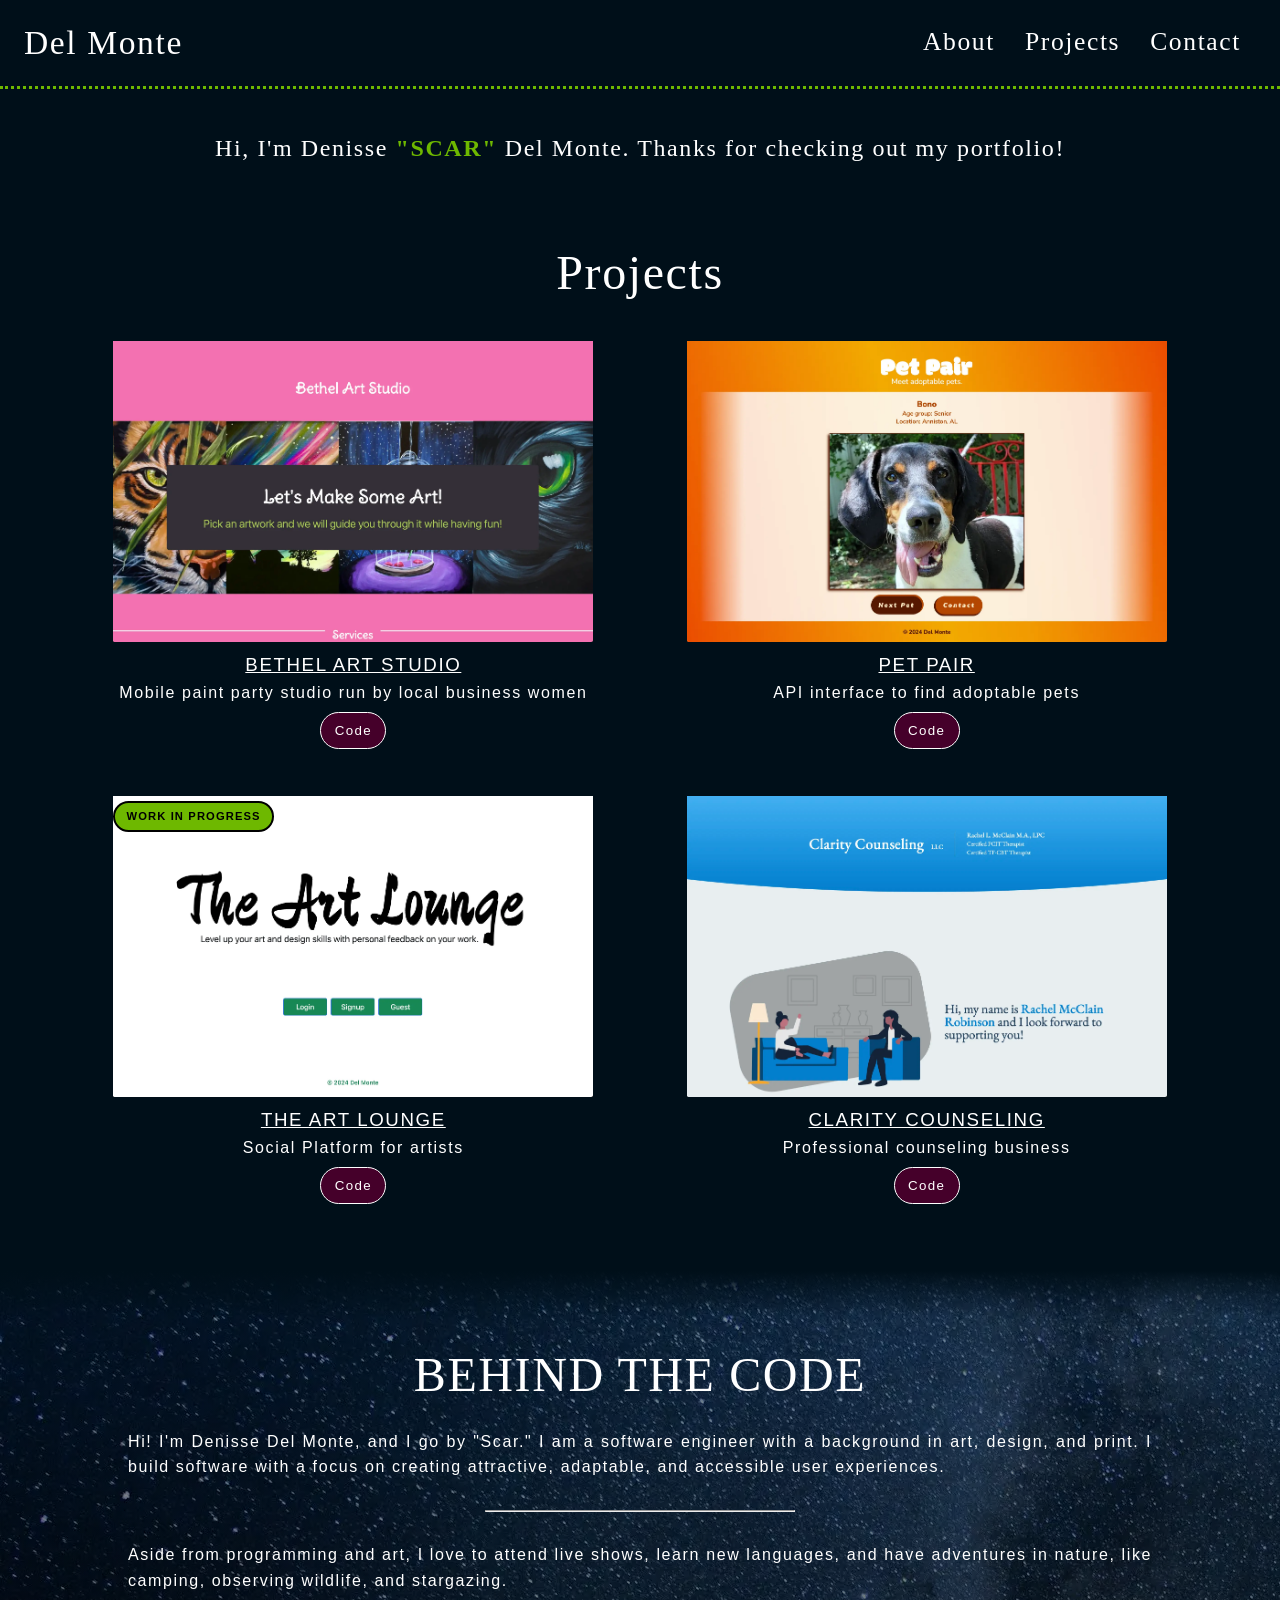
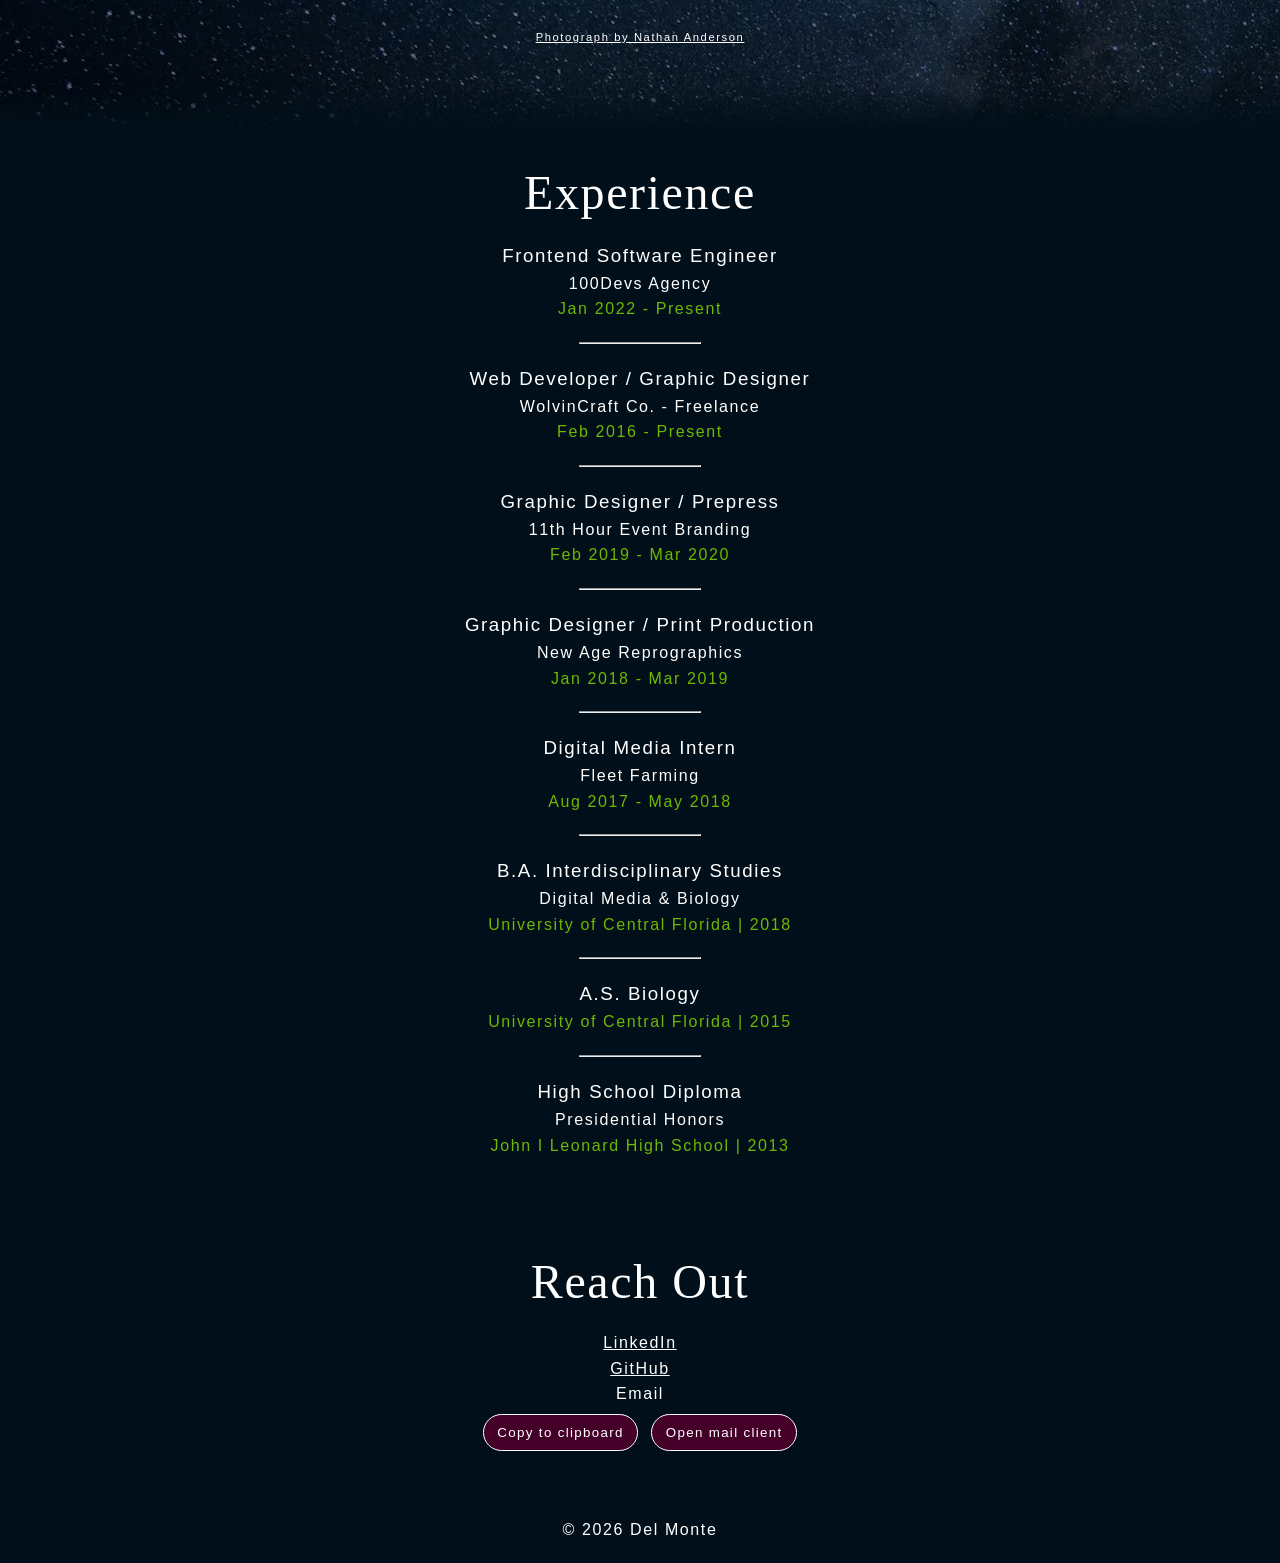
==== index.html @ 657ee469 "meta tag twitter update" ====
<!DOCTYPE html>
<html lang="en">
<head>
    <meta charset="UTF-8">
    <meta name="viewport" content="width=device-width, initial-scale=1.0">
    <meta name="google-site-verification" content="Sf5gOoitcBXP9z5gK0o1Ed-NdMBtZpDEijbV8jXm7TU"/>
    <!-- Primary Meta Tags -->
    <title>Del Monte | Software Engineer Portfolio</title>
    <meta name="title" content="Del Monte | Software Engineer Portfolio">
    <meta name="description" content="Professional portfolio featuring software engineering projects. Skills: Fullstack, Node, JavaScript, Python, Java. Let's collab!">
    <meta name="keywords"
    content="frontend engineer, design systems enthusiast, Javascript, Backend engineer, developer, Testing, jest, Three.js artist, TypeScript developer, React specialist, digital creativity, modern design, interactive art, visual storytelling, web development, innovative graphics, digital aesthetics, creative technology, dynamic visuals, software engineer portfolio, coding creativity, technical artistry, immersive experiences, web design, digital innovation, artistic coding, digital masterpieces, visual expression, creative coding, tech-infused art, digital craftsmanship, React, JavaScript, TypeScript, HTML, CSS, Vue.js, Three.js, Next.js, Web Accessibility, Figma, Astro, Node.js, Express.js, MongoDB, PostgreSQL, SQL, Python, R (Predictive Modeling), Amazon Web Services (AWS), Version Control (Git), CI/CD, GitHub Actions, Testing (TDD), Jest "/>
    <!-- Google / Search Engine Tags -->
    <meta itemprop="name" content="Del Monte | Software Engineer Portfolio">
    <meta itemprop="description"
        content="Professional portfolio featuring software engineering projects. Skills: Fullstack, Node, JavaScript, Python, Java. Let's collab!">
    <meta itemprop="image" content="https://github.com/wo1vin/delmonte/raw/main/assets/DelMonte-meta.webp">
    <!-- Open Graph / Facebook -->
    <meta property="og:type" content="website">
    <meta property="og:url" content="https://wo1vin.github.io/delmonte/">
    <meta property="og:title" content="Del Monte | Software Engineer Portfolio">
    <meta property="og:description" content="Professional portfolio featuring software engineering projects. Skills: Fullstack, Node, JavaScript, Python, Java. Let's collab!">
    <meta property="og:image" content="https://github.com/wo1vin/delmonte/raw/main/assets/DelMonte-meta.webp">
    <meta property="og:image:secure_url" content="https://github.com/wo1vin/delmonte/raw/main/assets/DelMonte-meta.webp">
    <meta property="og:image:type" content="image/png">
    <meta property="og:image:width" content="1200">
    <meta property="og:image:height" content="630">
    <meta property="og:image:alt" content="Software engineer portfolio">
    <!-- Twitter -->
    <meta name="twitter:card" content="summary_large_image">
    <meta name="twitter:title" content="Del Monte | Software Engineer Portfolio">
    <meta name="twitter:description"
        content="Professional portfolio featuring software engineering projects. Skills: Fullstack, Node, JavaScript, Python, Java. Let's collab!">
    <meta name="twitter:image" content="https://github.com/wo1vin/delmonte/raw/main/assets/DelMonte-meta.webp">
    <meta name="twitter:site" content="@_CtrlAltDev_">
    <!-- Resources -->
    <link rel="preload" rel="stylesheet" href="style.css" as="style" onload="this.onload=null;this.rel='stylesheet'">
    <noscript><link rel="stylesheet" href="styles.css"></noscript>
    <link rel="preload" href="https://fonts.googleapis.com/css2?family=Comfortaa:wght@300;400;500;600;700&family=Cormorant+Garamond:wght@300;400;500;600;700&display=swap" rel="stylesheet" as="style">
    <link rel="preload" fetchpriority="high" as="image" href="./assets/nathan-anderson-large.webp" type="image/webp">
</head>
<body> 
    <header> 
        <nav class="navbar">
            <a href="./index.html" class="nav-logo">Del Monte</a>
            <ul class="nav-menu">
                <li class="nav-item"><a href="#about" class="nav-link">About</a></li>
                <!-- <hr> -->
                <li class="nav-item"><a href="#projects" class="nav-link">Projects</a></li>
                <!-- <hr> -->
                <li class="nav-item"><a href="#contact" class="nav-link">Contact</a></li>
            </ul>
            <!-- hamburger menu -->
            <div class="hamburger">
                <span class="bar"></span>
                <span class="bar"></span>
                <span class="bar"></span>
            </div>
        </nav>
    </header>

    <section id="intro">
        <h1>Hi, I'm Denisse <span>"Scar"</span> Del Monte. Thanks for checking out my portfolio!</h1>
    </section>

    <section id="projects">
        <h2>Projects</h2>
        <div class="projectWrap"><div class="project">
            <div class="img-container"><a href="https://wo1vin.github.io/BethelArtStudio/" target="_blank">
                <img src="./assets/bethelart.webp" alt="view of project home screen" width="2098" height="1318" layout="responsive" 
                    srcset="./assets/bethelart-300.webp 300w, 
                            ./assets/bethelart.webp 2098w"></a>
            </div>
            <h3><a href="https://wo1vin.github.io/BethelArtStudio/" target="_blank">BETHEL ART STUDIO</a></h3>
            <p>Mobile paint party studio run by local business women</p>
            <a href="https://github.com/wo1vin/BethelArtStudio" target="_blank"><button>Code</button></a>
        </div>

        <div class="project">
            <div class="img-container">
                <a href="https://wo1vin.github.io/petpair/" target="_blank">
                <img src="./assets/petpair.webp" alt="view of project home screen" width="2098" height="1318" layout="responsive" 
                srcset="./assets/petpair-300.webp 300w, 
                        ./assets/petpair.webp 2098w"></a>
            </div>
            <h3><a href="https://wo1vin.github.io/petpair/" target="_blank">PET PAIR</a></h3>
            <p>API interface to find adoptable pets</p>
            <a href="https://github.com/wo1vin/petpair" target="_blank"><button>Code</button></a>
        </div>

        <div class="project">
            <div class="img-container">
                <p class="wip button">WORK IN PROGRESS</p>
                <a href="https://theartlounge.onrender.com/" target="_blank">
                <img src="./assets/theartlounge.webp" alt="view of project home screen" width="2098" height="1318" layout="responsive" 
                srcset="./assets/theartlounge-300.webp 300w, 
                        ./assets/theartlounge.webp 2098w"></a>
            </div>
            
            <h3><a href="https://theartlounge.onrender.com/" target="_blank">THE ART LOUNGE</a></h3>
            <p>Social Platform for artists</p>
            <a href="https://github.com/wo1vin/socialnetwork" target="_blank"><button>Code</button></a>
        </div>

        <div class="project">
            <div class="img-container"><a href="https://claritycounselingllc.netlify.app/" target="_blank">
                <img src="./assets/claritycounseling.webp" alt="view of project home screen" width="2098" height="1318" layout="responsive" 
                srcset="./assets/claritycounseling-300.webp 300w, 
                        ./assets/claritycounseling.webp 2098w"></a>
            </div>
            <h3><a href="https://claritycounselingllc.netlify.app/" target="_blank">CLARITY COUNSELING</a></h3>
            <p>Professional counseling business</p>
            <a href="https://github.com/wo1vin/ClarityCounseling" target="_blank"><button>Code</button></a>
        </div>

        </div>
    </section>

    <section id="about">
        <div class="overlay"></div>
        <h2>BEHIND THE CODE</h2>
        <p>Hi! I'm Denisse Del Monte, and I go by "Scar." I am a ​software engineer with a background in art, ​design, and print. I build software with a focus on creating attractive, ​adaptable, and accessible user experiences.</p>
        <hr>
        <p>Aside from programming and art, I love to attend live shows, learn new languages, and have adventures in nature, like camping, observing wildlife, and stargazing.</p>
        <span><a  id="photoCreds" href="https://unsplash.com/@olenkasergienko" target="_blank">Photograph by Olena Bohovyk</a></span>
    </section>

    
    <section id="experience">
        <h2>Experience</h2>
        <div class="exp">
            <h3>Frontend Software Engineer</h3>
            <h4>100Devs Agency</h4>
            <p>Jan 2022 - Present</p>
        </div>
        <hr>
        <div class="exp">
            <h3>Web Developer / Graphic Designer</h3>
            <h4>WolvinCraft Co. - Freelance</h4>
            <p>Feb 2016 - Present</p>
        </div>
        <hr>
        <div class="exp">
            <h3>Graphic Designer / Prepress</h3>
            <h4>11th Hour Event Branding</h4>
            <p>Feb 2019 - Mar 2020</p>
        </div>
        <hr>
        <div class="exp">
            <h3>Graphic Designer / Print Production</h3>
            <h4>New Age Reprographics</h4>
            <p>Jan 2018 - Mar 2019 </p>
        </div>
        <hr>
        <div class="exp">
            <h3>Digital Media Intern</h3>
            <h4>Fleet Farming</h4>
            <p>Aug 2017 - May 2018</p>
        </div>
        <hr>
        <div class="exp">
            <h3>B.A. Interdisciplinary Studies</h3>
            <h4>Digital Media & Biology</h4>
            <p>University of Central Florida | 2018</p>
        </div>
        <hr>
        <div class="exp">
            <h3>A.S. Biology</h3>
            <p>University of Central Florida | 2015</p>
        </div>        
        <hr>
        <div class="exp">
            <h3>High School Diploma</h3>
            <h4>Presidential Honors</h4>
            <p>John I Leonard High School | 2013</p>
        </div>
    </section>
    
    <section id="contact">
        <h2>Reach Out</h2>
        <ul>
            <li><a href="https://www.linkedin.com/in/wo1vin/" target="_blank">LinkedIn</a></li>
            <li><a href="https://github.com/Wo1vin" target="_blank">GitHub</a></li>
            <li>Email
                <div class="btnWrap">
                    <button id="clipboard">Copy to clipboard</button>
                    <button><a href="mailto:delmonted@proton.me">Open mail client</a></button>
                </div>
            </li>
        </ul>
    </section>

    <footer>
        <span id="credits"></span>
    </footer>
    
    <script type="text/javascript" src="./main.js" defer></script>
</body>
</html>
---- style.css ----
/* color variables */
:root{
    --midnight: #000f19;
    --grey: #b8b8b868;
    --green: #6eb800;
    --purple: #45002a;
    /* --purple:#19000F; */
    --white: #fff;
    --black: #000;
}
body {
    font-family: 'Noto Sans', sans-serif;
    font-weight: 300;
    line-height: 1.6;
    margin: 0;
    padding: 0;
    background-color:var(--midnight);
    color: var(--white);
    text-align: center;
    letter-spacing: .1em;
}
header{
    position: sticky;
    z-index: 2;
    top: 0px;
    background-color: var(--midnight);
}
/* hamburger menu */
.navbar{
    display: flex;
    justify-content: space-between;
    align-items: center;
    padding: 1rem 1.5rem;
    border-bottom:  3px dotted var(--green);
}
.hamburger{
    display: none;
}

.hamburger.active .bar:nth-child(2) {
    opacity: 0;
}

.hamburger.active .bar:nth-child(1) {
    transform: translateY(8px) rotate(45deg);
}

.hamburger.active .bar:nth-child(3) {
    transform: translateY(-8px) rotate(-45deg);
}
.bar{
    display: block;
    width: 25px;
    height: 3px;
    margin: 5px auto;
    -webkit-transition: all 0.3s ease-in-out;
    transition: all 0.3s ease-in-out;
    background-color: var(--white);
}
.nav-menu{
    display: flex;
    justify-content: space-between;
    align-items: center;
    margin: 0;
}
/* .nav-item{
    margin-left: 2.5rem;
} */
.nav-link{
    font-family:  "Cormorant Garamond", serif;
    font-size: 1.6rem;
    font-weight: 400;
    color: var(--white);
}
.nav-link:hover{
    color: var(--green);
    text-transform: uppercase;
}
.nav-logo {
    font-family:  "Cormorant Garamond", serif;
    font-size: 2.1rem;
    font-weight: 500;
    text-decoration: none;
}
.nav-logo:hover{
    text-decoration: underline;
    color: var(--green);
}

h1,h2{
    font-family: "Cormorant Garamond", serif;
    font-weight: 100;
    margin: 0;
}
h1>span{
    color: var(--green);
    font-weight: 900;
    text-transform: uppercase;
}
button,.button{
    margin: .5em;
    padding: .75em 1em;
    border-radius: 1.75em;
    background-color: var(--purple);
    color: var(--white);
    border: 1px solid var(--white);
    letter-spacing: .1em;
}
nav ul {
    list-style: none;
    padding: 0;
}

nav ul li {
    display: inline;
    margin: 0 15px;
}

nav ul li a {
    text-decoration: none;
    color: var(--white);
}
h2{
    font-size: 3em;
    margin: 0 0 .5em 0;
    line-height: 1;
}
h3,h4,a{
    font-weight: 100;
    color: var(--white);
}
h3,h4,p{
    margin: 0;
}
section {
    padding: 40px;
    border-radius: 5px;
    text-align: center;
}
#intro{
    height: 115px;
}
.project button{
    background-color: var(--purple);
}
.project {
    margin: 20px;
}
.img-container{
    width: 100%;
}
img{
    width: 500px;
    height: auto;
    max-width: 100%;
}
p.wip{
    background-color: var(--green);
    color: var(--black);
    border: 2px solid var(--black) ;
    font-weight: 700;
    font-size: .7rem;
    width: max-content;
    margin: .5em auto;
    padding: .4em 1em;
    position: absolute;
}
#about{
    padding: 80px 40px;
    background-image: 
        linear-gradient(180deg, var(--midnight) 0%, rgba(255,255,255,0) 10%, rgba(255,255,255,0) 90%, var(--midnight) 100%),
        url(./assets/olena-bohovyk.webp);
    background-blend-mode: normal;
}
#about p{
    text-align: justify;
    margin-bottom: 1em;
    /* width: 80%; */
    margin: 30px 0;
}
#photoCreds{
    font-size: .7rem;
}
hr{
    width: 30%;
}
#experience p{
    color: var(--green);
    font-weight: 400;
}
#experience img{
    color: var(--white);
}
#experience hr{
    width: 10%;
}
.exp{
    margin: 1.25em 0;
}
#contact ul{
    list-style: none;
    text-align: center;
    padding: 0;
    margin: 0;
}
button a{
    text-decoration: none;
}
.btnWrap{
    display: flex;
    justify-content: center;
}
button a:hover, a:hover{
    color: var(--green);
    transition: all 1s;
}
button:hover{
    border: 3px dotted var(--green);
    background-color: var(--midnight);
    color: var(--green);
    text-transform: uppercase;
    transition: all 1s;
}
footer {
    text-align: center;
    padding: 20px 0;
}




/* MEDIA QUERIES */
@media (min-width: 568px) {
    .projectWrap{
        display: flex;
        flex-direction: row;
        flex-wrap: wrap;
        justify-content: space-evenly;
        /* align-items: baseline; */
    }
    .project{
        width: 40%;
    }
    #about{
        padding: 80px;
      
        background-image: 
            linear-gradient(180deg, var(--midnight) 0%, rgba(0, 18, 35, 0.497)  10%, rgba(0, 0, 0, 0.53) 90%, var(--midnight) 100%),
            url(./assets/nathan-anderson.webp);
        background-blend-mode: normal;
    }
}
@media (min-width: 768px) {
    #intro{
        height: 40px;
    }
    #about{
        padding: 80px 120px;
    }
}
@media (min-width: 1024px) {
    #about{
        padding: 5em 8em;
    }
}
@media (min-width: 1440px) {
    #about{
        padding: 5em 20em;
    }
    .wip{
        left: 10%;
    }
}
@media (min-width: 1550px) {
    #about{
        padding: 5em 25em;
    }
}
@media (min-width: 1700px) {
    #about{
        padding: 5em 30em;
    }
    .wip{
        left: 12%;
    }
}
@media (min-width: 1900px) {
    .wip{
        left: 16%;
    }
    #about>p{
        width: 800px;
        margin: 3em auto;
    }
    #about{
        background-image: 
            linear-gradient(180deg, var(--midnight) 0%, rgba(0, 18, 35, 0.497)  10%, rgba(0, 0, 0, 0.53) 90%, var(--midnight) 100%),
            url(./assets/nathan-anderson-large.webp);
    }
}
@media only screen and (max-width: 768px) {
    .nav-menu {
        position: fixed;
        left: -100%;
        top: 5rem;
        flex-direction: column;
        background-color:var(--purple);
        opacity: .9;
        width: 100%;
        border-radius: 10px;
        text-align: center;
        transition: 0.3s;
        box-shadow:
            0 10px 27px rgba(0, 0, 0, 0.05);
    }
    .nav-menu.active {
        left: 0;
    }

    .nav-link, .nav-item {
        padding: 2.5rem;
    }

    .hamburger {
        display: block;
        cursor: pointer;
    }
    .hamburger.active .bar:nth-child(2) {
        opacity: 0;
    }

    .hamburger.active .bar:nth-child(1) {
        transform: translateY(8px) rotate(45deg);
    }

    .hamburger.active .bar:nth-child(3) {
        transform: translateY(-8px) rotate(-45deg);
    }
}
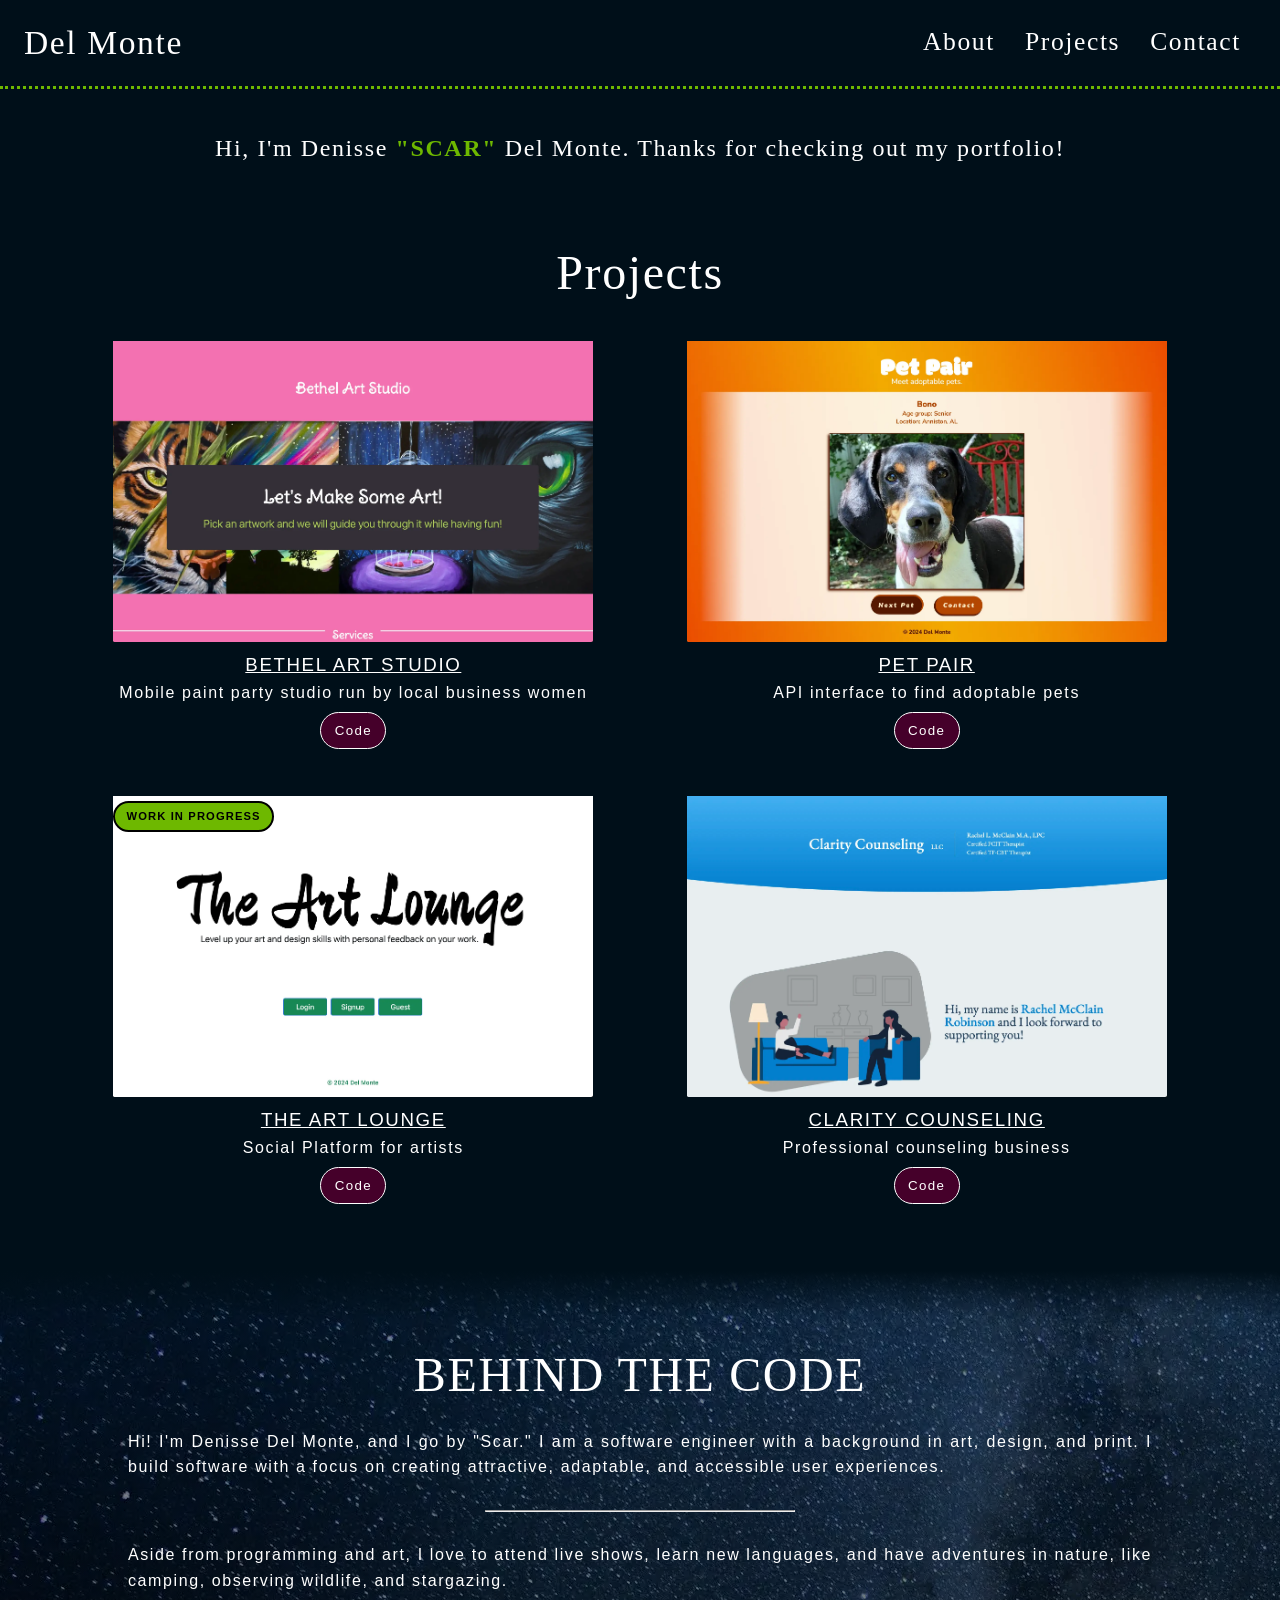
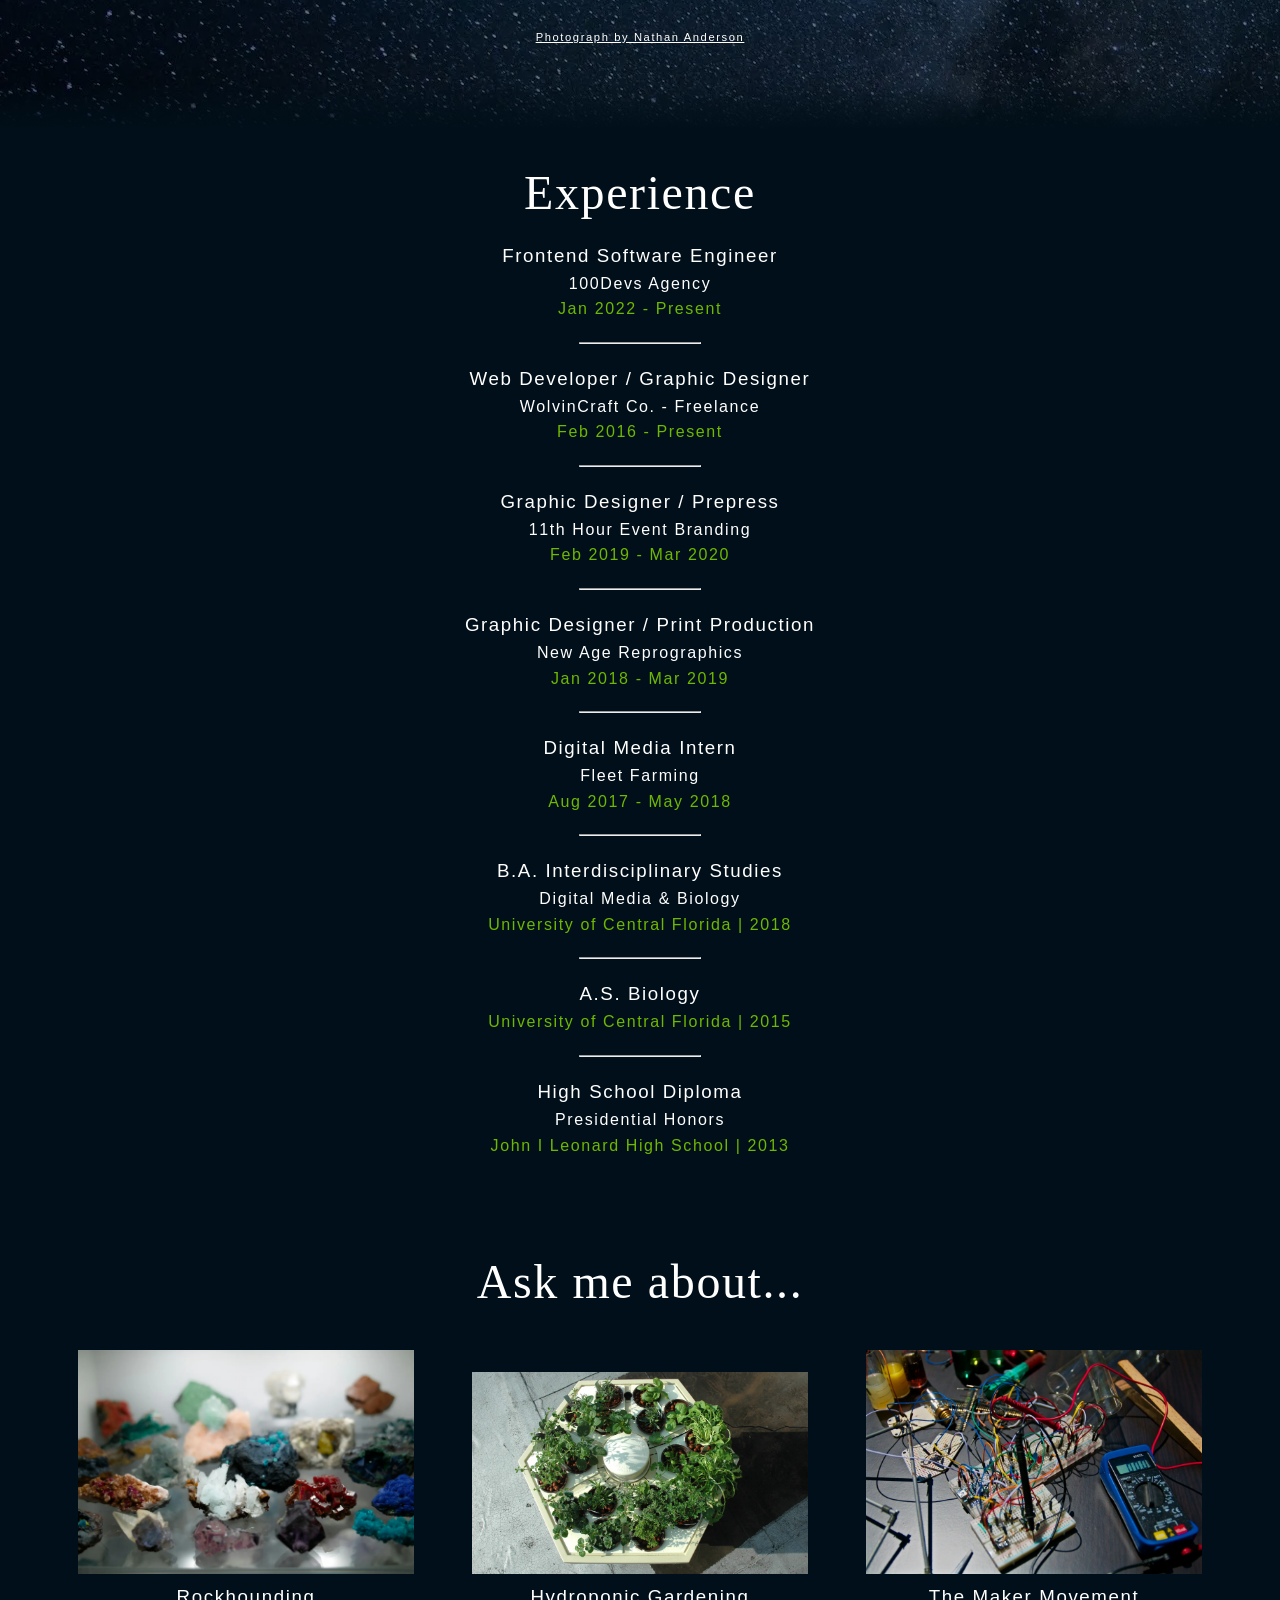
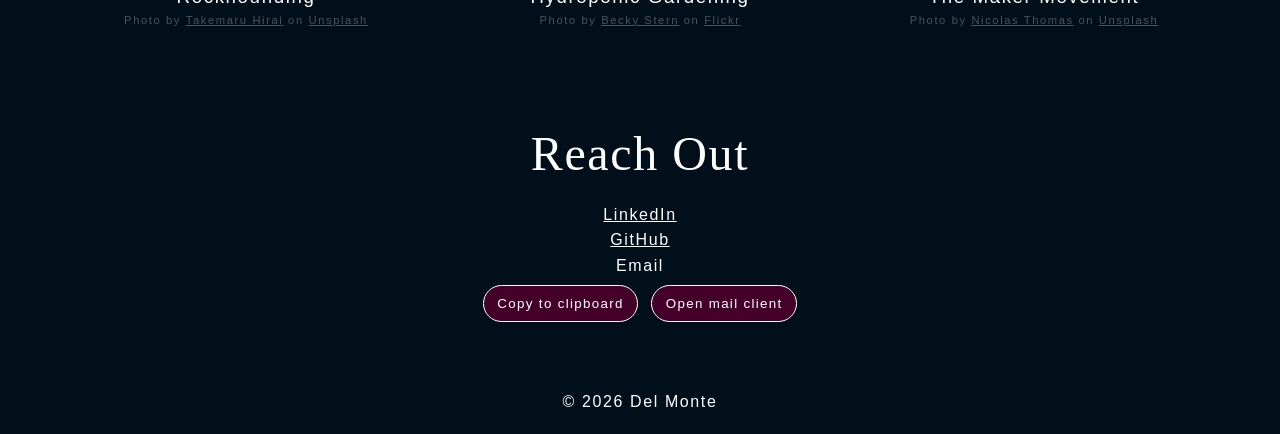
==== commit f6493ffb: "added hobby section" ====
--- a/index.html
+++ b/index.html
@@ -176,6 +176,46 @@
         </div>
     </section>
     
+    <section id="hobbies">
+        <h2>Ask me about...</h2>
+        <!-- <div>
+            <h3>Languages</h3>
+            <ul>
+                <li>Spanish</li>
+                <li>French</li>
+                <li>Arabic</li>
+            </ul>
+        </div> -->
+        <div class="hobbyWrap">
+            <div class="card">
+                <div class="img-container">
+                    <img src="./assets/gems-640x426.webp" alt="different colored raw gems sitting on a shelf" width="640" height="426" layout="responsive" 
+                        srcset="./assets/gems-640x426.webp 640w, 
+                        ./assets/gems-1400x933.webp 1400w"></a>
+                </div>
+                <h3>Rockhounding</h3>
+                <p>Photo by <a href="https://unsplash.com/@takemaru?utm_content=creditCopyText&utm_medium=referral&utm_source=unsplash">Takemaru Hirai</a> on <a href="https://unsplash.com/photos/a-bunch-of-rocks-that-are-on-a-table-Tp8a7myS0ac?utm_content=creditCopyText&utm_medium=referral&utm_source=unsplash">Unsplash</a></p>
+            </div>
+            <div class="card">
+                <div class="img-container">
+                    <img src="./assets/hydroponic-900x599.webp" alt="view of project home screen" width="900" height="599" layout="responsive" 
+                        srcset="./assets/hydroponic-900x599.webp 900w, 
+                        ./assets/hydroponic-2000x1205.webp 2000w"></a>
+                </div>
+                <h3>Hydroponic Gardening</h3>
+                <p>Photo by <a href="https://flickr.com/photos/bekathwia/">Becky Stern</a> on <a href="https://flic.kr/p/7QL5DY">Flickr</a></p>
+            </div>
+            <div class="card">
+                <div class="img-container">
+                    <img src="./assets/maker-920-613.webp" alt="view of project home screen" width="920" height="613" layout="responsive" 
+                    srcset="./assets/maker-920-613.webp 920w, 
+                        ./assets/maker-1920-1280.webp 1920w"></a>
+                </div>
+                <h3>The Maker Movement</h3>
+                <p>Photo by <a href="https://unsplash.com/@nicolasthomas?utm_content=creditCopyText&utm_medium=referral&utm_source=unsplash">Nicolas Thomas</a> on <a href="https://unsplash.com/photos/electronic-circuit-boards-near-tester-3GZi6OpSDcY?utm_content=creditCopyText&utm_medium=referral&utm_source=unsplash">Unsplash</a></p>
+            </div>
+        </div>
+    </section>
     <section id="contact">
         <h2>Reach Out</h2>
         <ul>
--- a/style.css
+++ b/style.css
@@ -143,7 +143,7 @@
 .project button{
     background-color: var(--purple);
 }
-.project {
+.project,.card {
     margin: 20px;
 }
 .img-container{
@@ -197,6 +197,14 @@
 .exp{
     margin: 1.25em 0;
 }
+#hobbies p,#hobbies p a{
+    font-size: .7rem;
+    color: var(--grey);
+}
+#hobbies p a:hover{
+    font-size: 1rem;
+    color: var(--green);
+}
 #contact ul{
     list-style: none;
     text-align: center;
@@ -231,14 +239,17 @@
 
 /* MEDIA QUERIES */
 @media (min-width: 568px) {
-    .projectWrap{
+    .projectWrap,.hobbyWrap{
         display: flex;
         flex-direction: row;
         flex-wrap: wrap;
         justify-content: space-evenly;
-        /* align-items: baseline; */
-    }
-    .project{
+        align-items: baseline;
+    }
+    /* .hobbyWrap{
+        align-items: flex-end;
+    } */
+    .project, .card{
         width: 40%;
     }
     #about{
@@ -256,6 +267,11 @@
     }
     #about{
         padding: 80px 120px;
+    }
+}
+@media (min-width: 900px) {
+    .card{
+        width: 28%;
     }
 }
 @media (min-width: 1024px) {
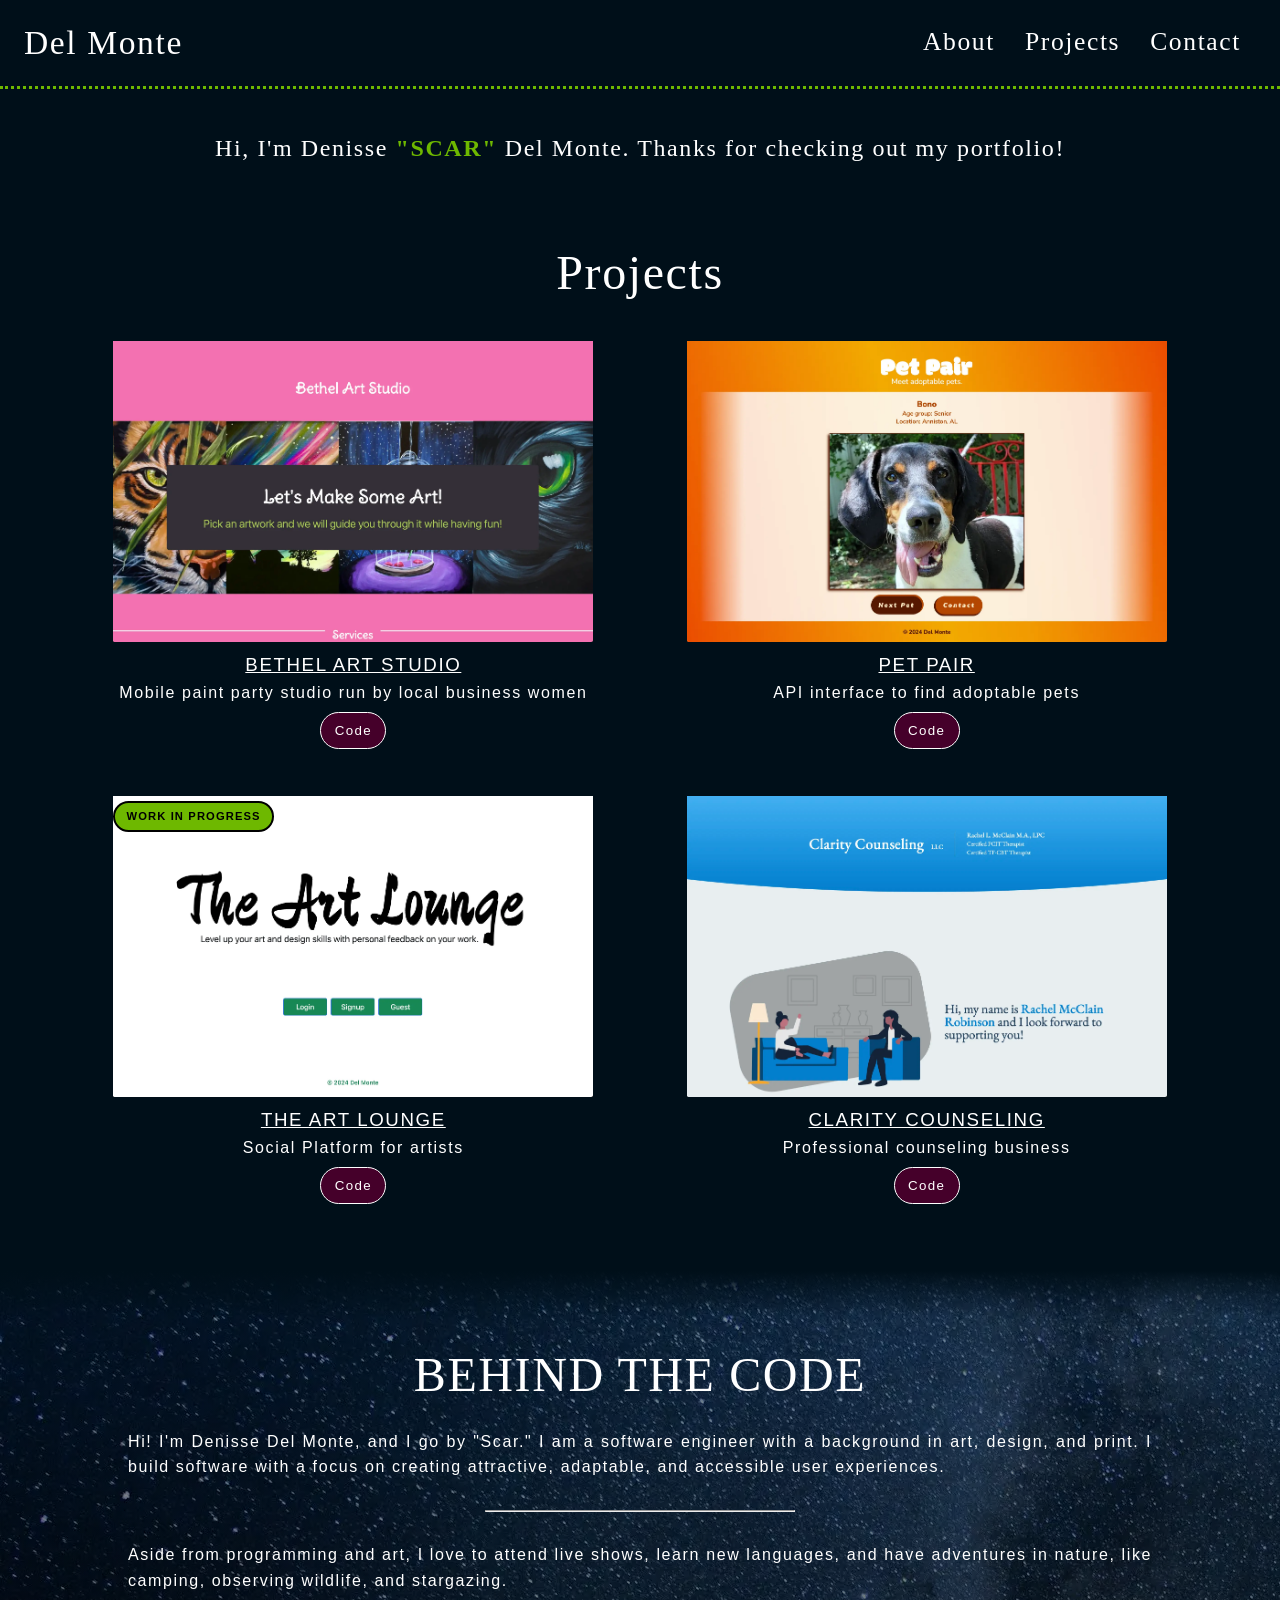
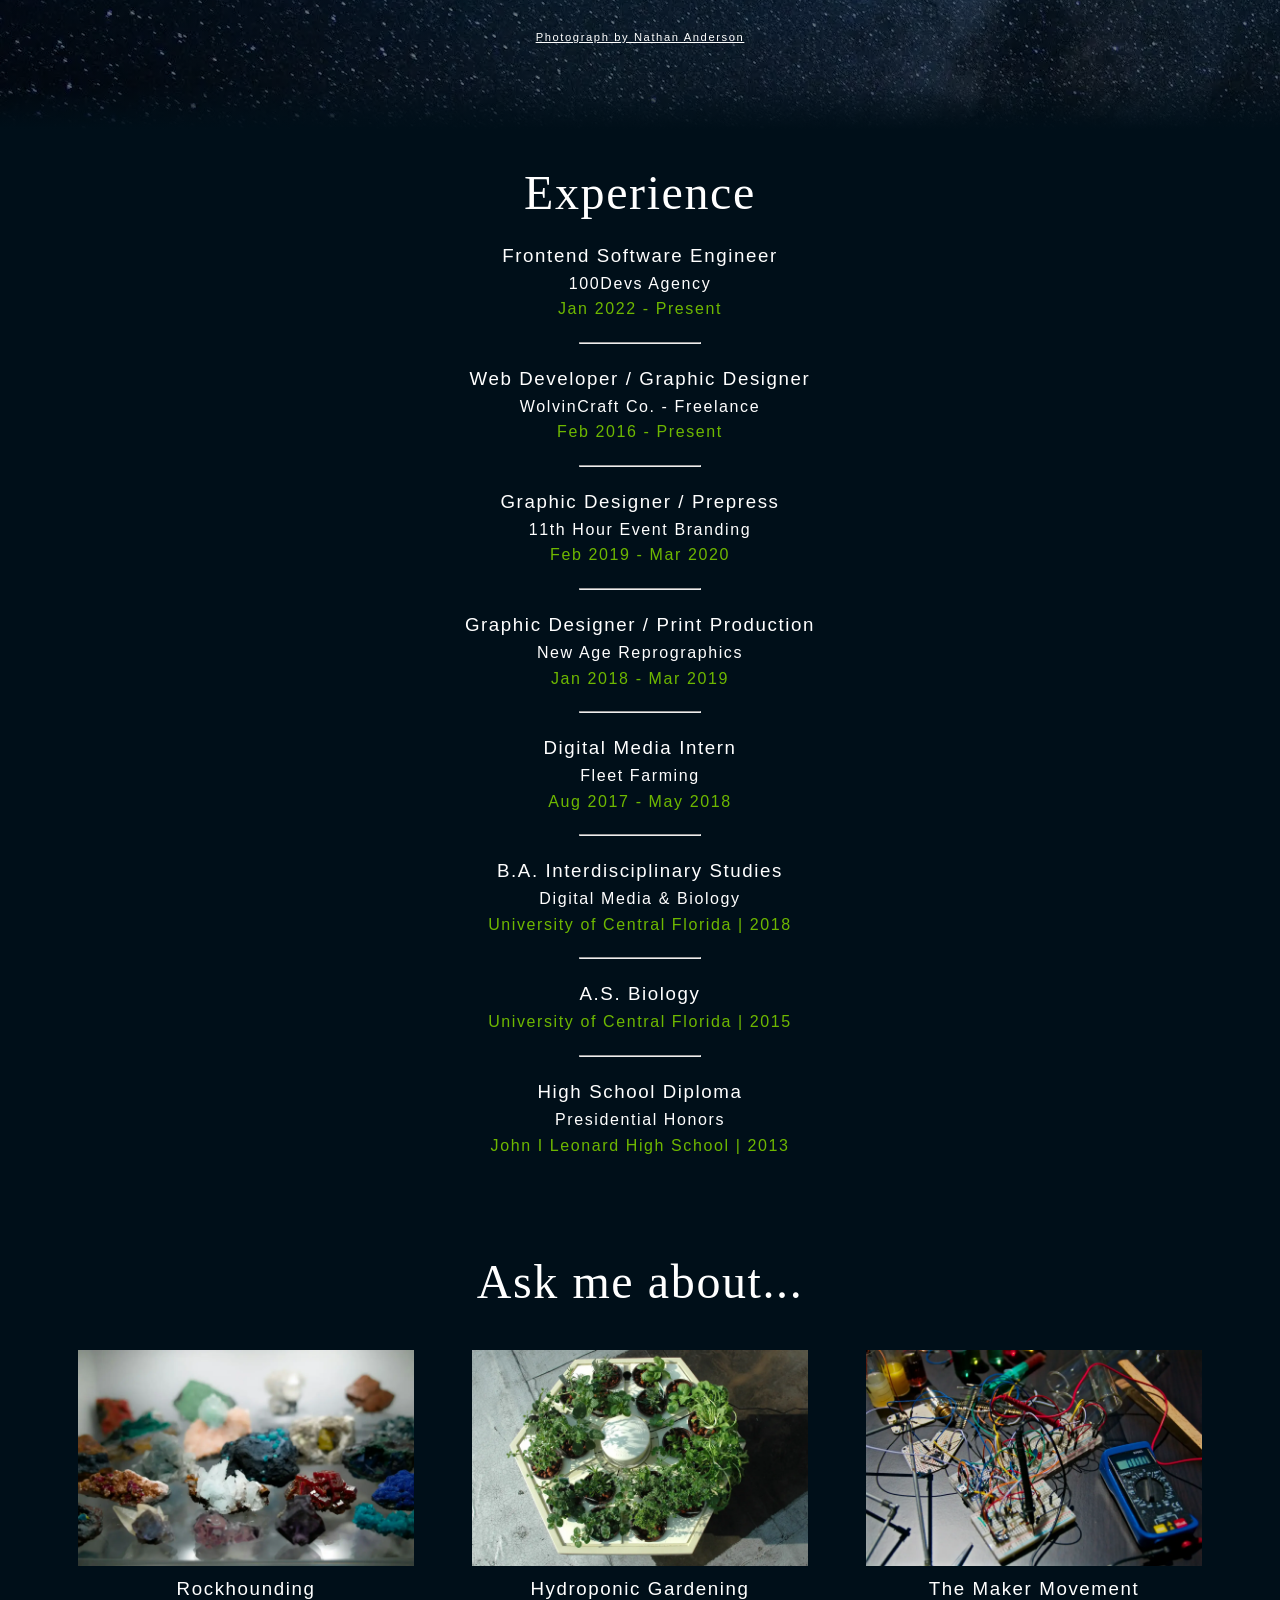
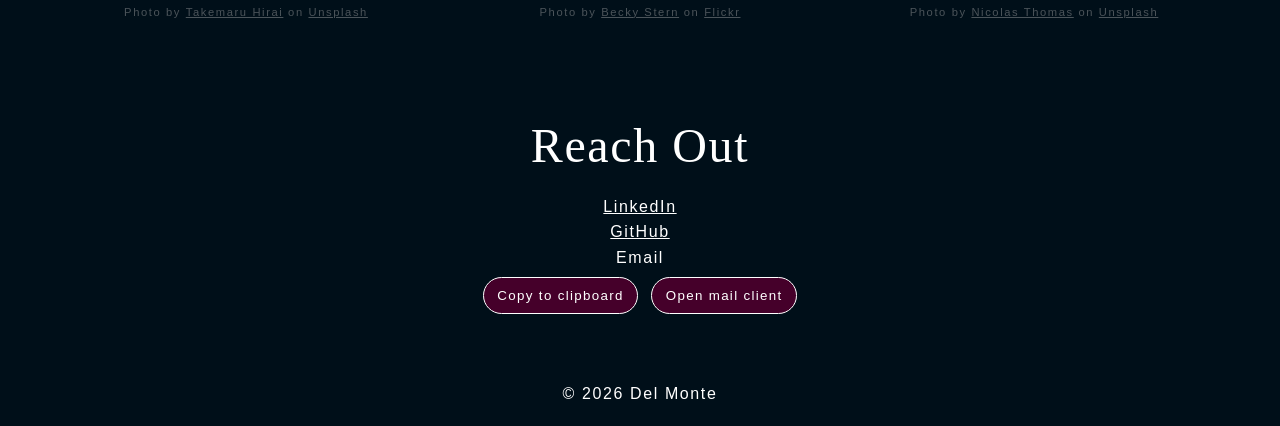
==== commit 7b7073e1: "hobby img size fix" ====
--- a/index.html
+++ b/index.html
@@ -189,27 +189,33 @@
         <div class="hobbyWrap">
             <div class="card">
                 <div class="img-container">
-                    <img src="./assets/gems-640x426.webp" alt="different colored raw gems sitting on a shelf" width="640" height="426" layout="responsive" 
-                        srcset="./assets/gems-640x426.webp 640w, 
-                        ./assets/gems-1400x933.webp 1400w"></a>
+                    <img src="./assets/gems-900x600.webp" alt="different colored raw gems sitting on a shelf" width="900" height="600" layout="responsive" 
+                        srcset="
+                        ./assets/gems-900x600.webp 900w, 
+                        ./assets/gems-1400x900.webp 1400w"></a>
+                        <!-- ./assets/gems-640x426.webp 640w,  -->
                 </div>
                 <h3>Rockhounding</h3>
                 <p>Photo by <a href="https://unsplash.com/@takemaru?utm_content=creditCopyText&utm_medium=referral&utm_source=unsplash">Takemaru Hirai</a> on <a href="https://unsplash.com/photos/a-bunch-of-rocks-that-are-on-a-table-Tp8a7myS0ac?utm_content=creditCopyText&utm_medium=referral&utm_source=unsplash">Unsplash</a></p>
             </div>
             <div class="card">
                 <div class="img-container">
-                    <img src="./assets/hydroponic-900x599.webp" alt="view of project home screen" width="900" height="599" layout="responsive" 
-                        srcset="./assets/hydroponic-900x599.webp 900w, 
-                        ./assets/hydroponic-2000x1205.webp 2000w"></a>
+                    <img src="./assets/hydroponic-900x600.webp" alt="image of hydroponic garden"  width="900" height="600" layout="responsive" 
+                        srcset="./assets/hydroponic-900x600.webp 900w,
+                        ./assets/hydroponic-1400x900.webp 1400w, 
+                       "></a>
+                       <!-- ./assets/hydroponic-2000x1205.webp 2000w -->
                 </div>
                 <h3>Hydroponic Gardening</h3>
                 <p>Photo by <a href="https://flickr.com/photos/bekathwia/">Becky Stern</a> on <a href="https://flic.kr/p/7QL5DY">Flickr</a></p>
             </div>
             <div class="card">
                 <div class="img-container">
-                    <img src="./assets/maker-920-613.webp" alt="view of project home screen" width="920" height="613" layout="responsive" 
-                    srcset="./assets/maker-920-613.webp 920w, 
-                        ./assets/maker-1920-1280.webp 1920w"></a>
+                    <img src="./assets/maker-900x600.webp" alt="view of arduino project with wires and tools" width="900" height="600"  layout="responsive" 
+                    srcset="./assets/maker-900x600.webp 900w,
+                        ./assets/maker-1400x900.webp 1400w 
+                        "></a>
+                        <!-- ./assets/maker-1920-1280.webp 1920w -->
                 </div>
                 <h3>The Maker Movement</h3>
                 <p>Photo by <a href="https://unsplash.com/@nicolasthomas?utm_content=creditCopyText&utm_medium=referral&utm_source=unsplash">Nicolas Thomas</a> on <a href="https://unsplash.com/photos/electronic-circuit-boards-near-tester-3GZi6OpSDcY?utm_content=creditCopyText&utm_medium=referral&utm_source=unsplash">Unsplash</a></p>
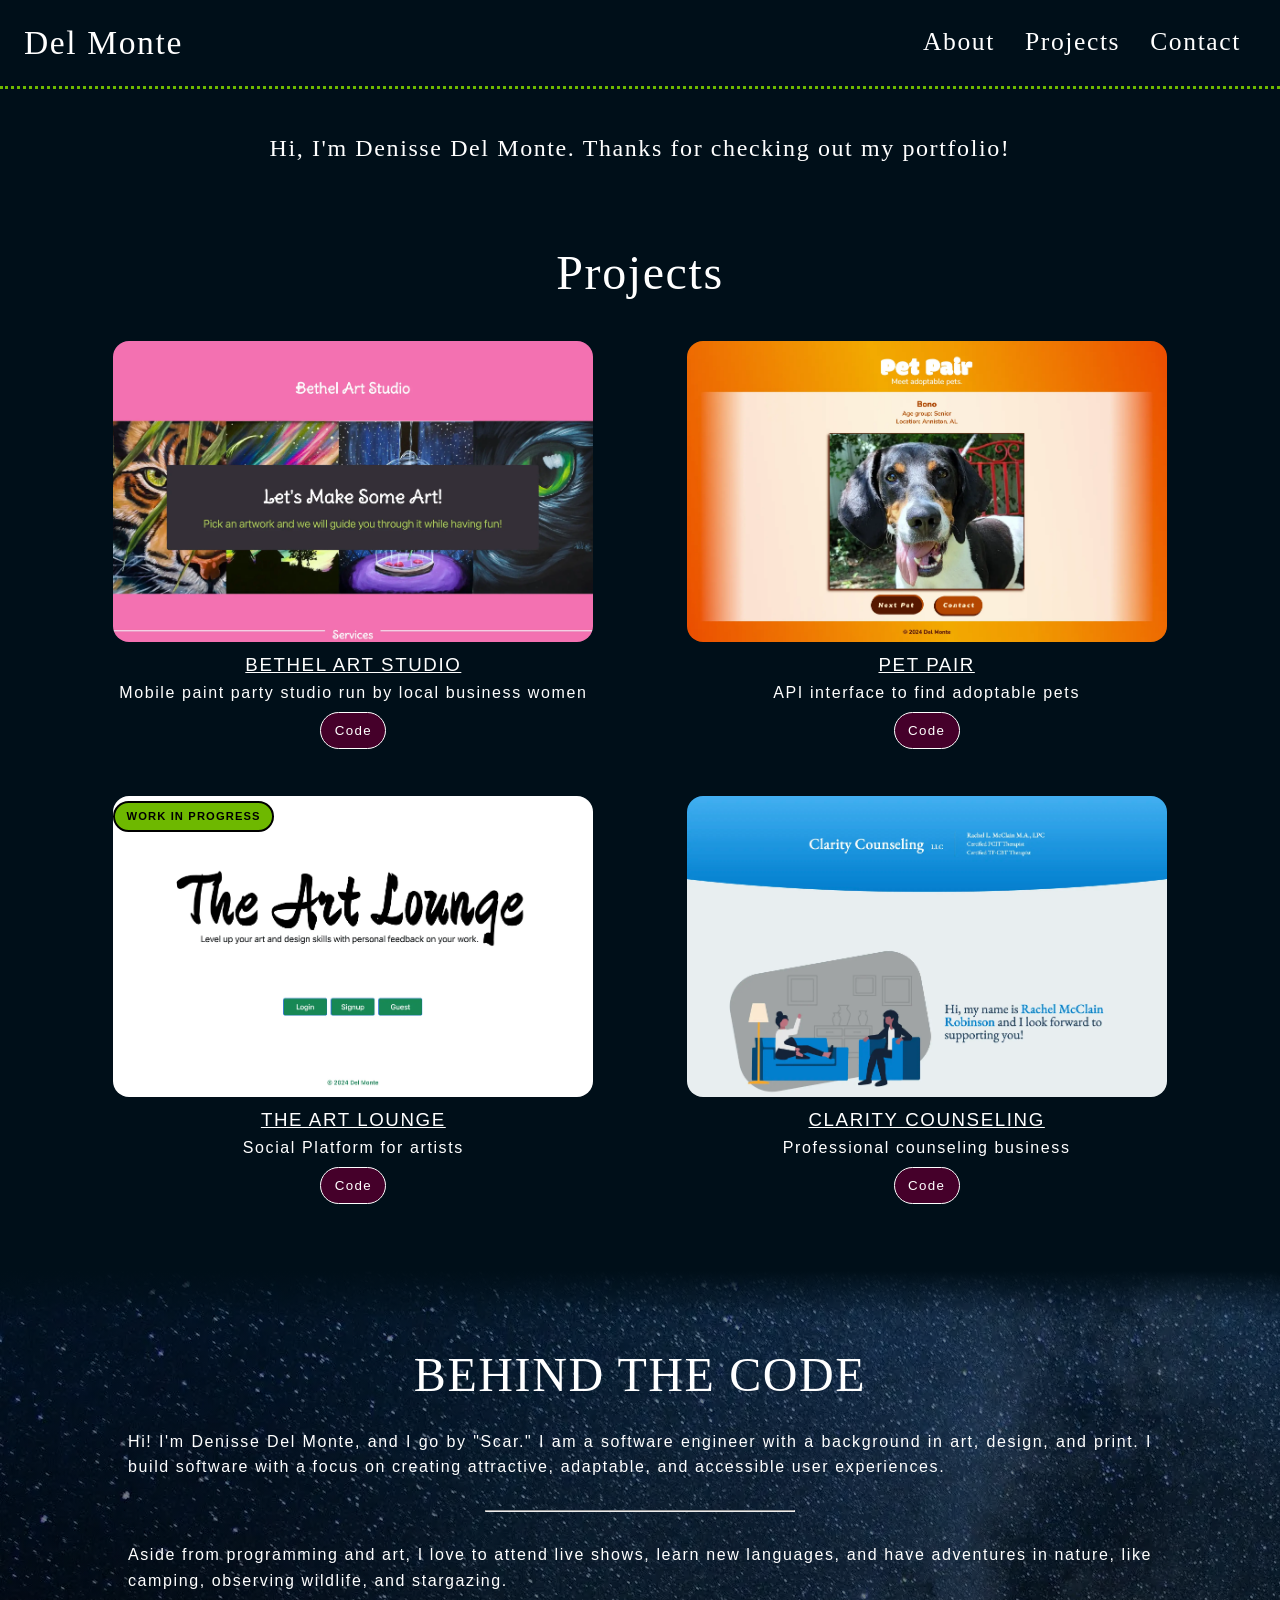
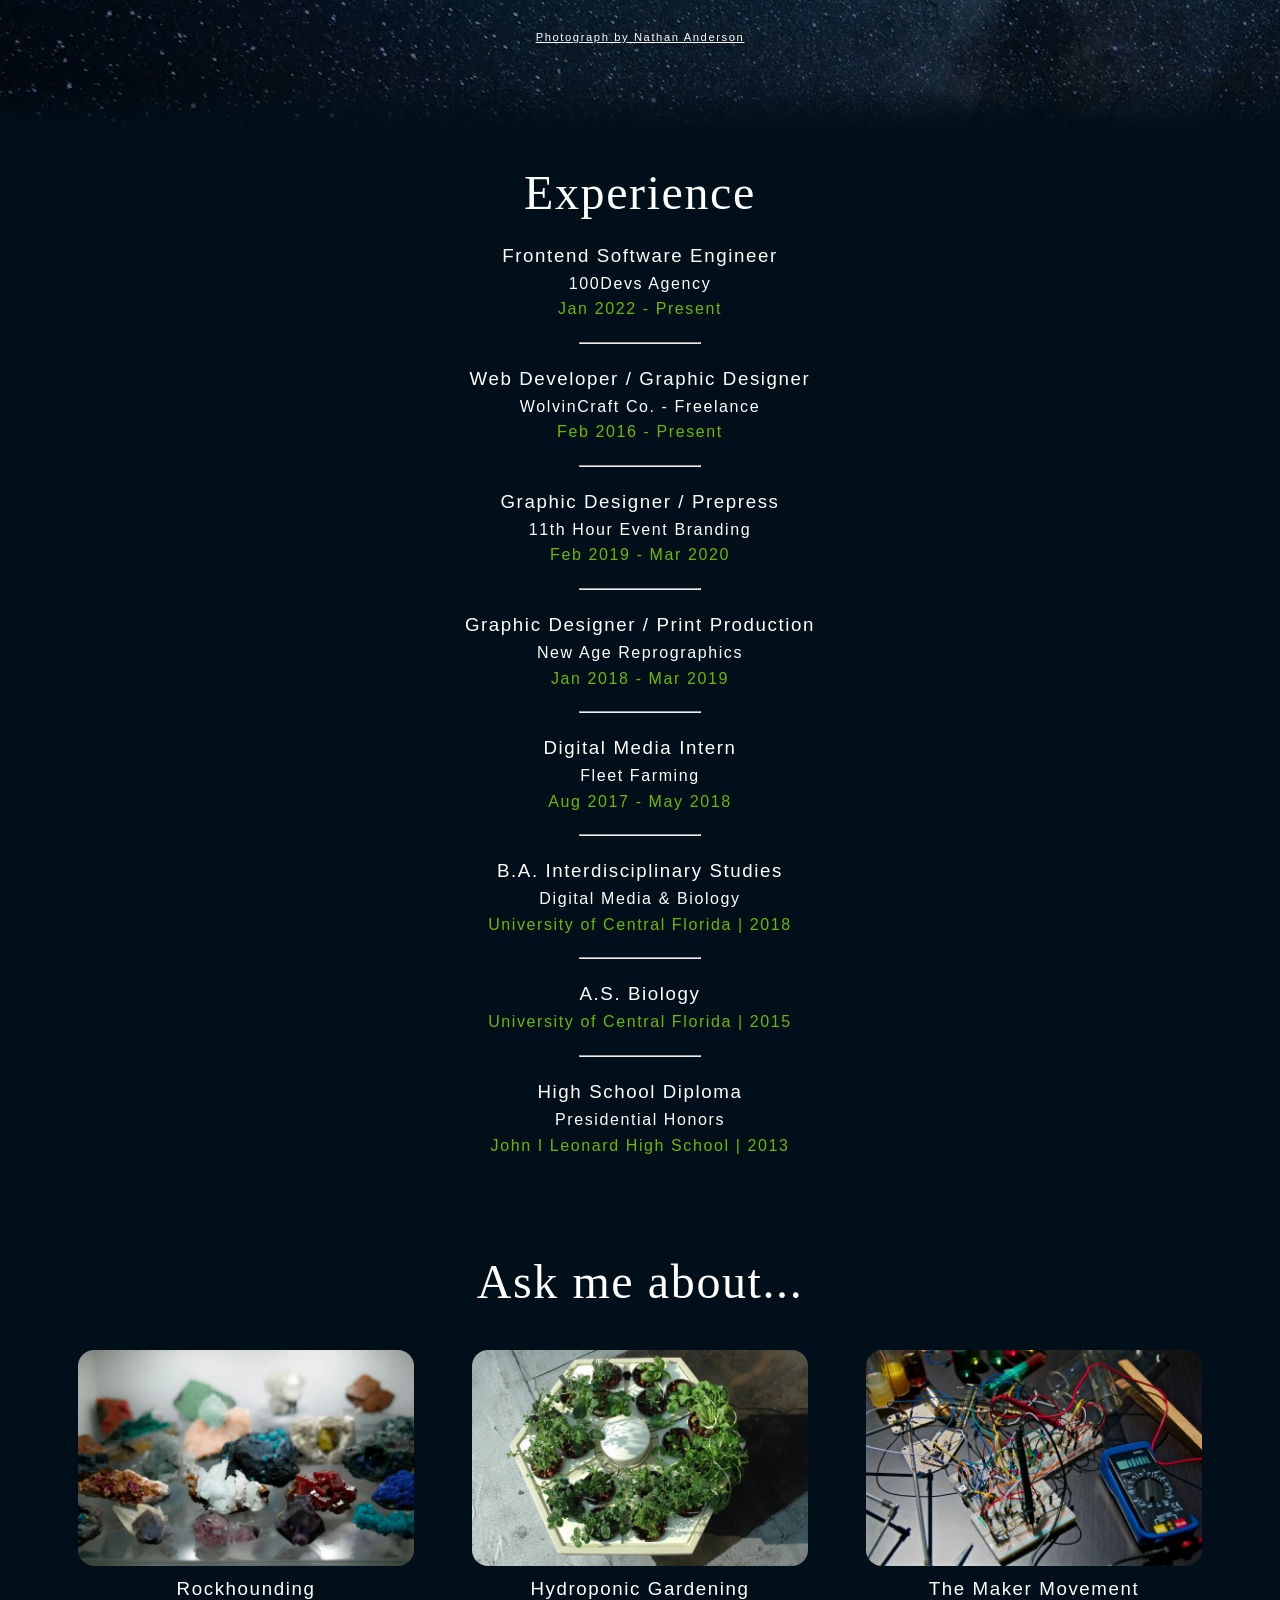
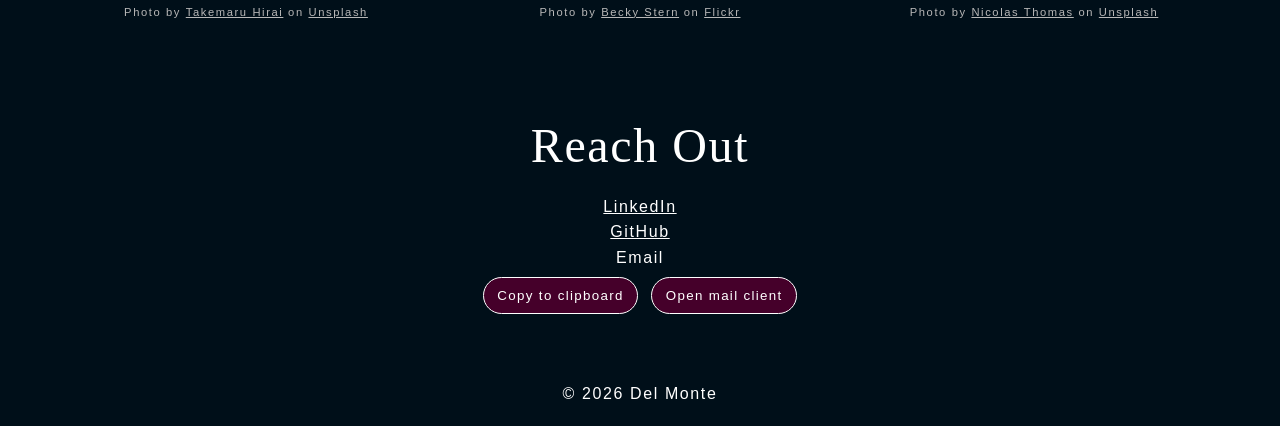
==== commit a5f7b797: "update" ====
--- a/index.html
+++ b/index.html
@@ -60,7 +60,7 @@
     </header>
 
     <section id="intro">
-        <h1>Hi, I'm Denisse <span>"Scar"</span> Del Monte. Thanks for checking out my portfolio!</h1>
+        <h1>Hi, I'm Denisse Del Monte. Thanks for checking out my portfolio!</h1>
     </section>
 
     <section id="projects">
@@ -193,32 +193,27 @@
                         srcset="
                         ./assets/gems-900x600.webp 900w, 
                         ./assets/gems-1400x900.webp 1400w"></a>
-                        <!-- ./assets/gems-640x426.webp 640w,  -->
                 </div>
                 <h3>Rockhounding</h3>
-                <p>Photo by <a href="https://unsplash.com/@takemaru?utm_content=creditCopyText&utm_medium=referral&utm_source=unsplash">Takemaru Hirai</a> on <a href="https://unsplash.com/photos/a-bunch-of-rocks-that-are-on-a-table-Tp8a7myS0ac?utm_content=creditCopyText&utm_medium=referral&utm_source=unsplash">Unsplash</a></p>
+                <p>Photo by <a href="https://unsplash.com/@takemaru?utm_content=creditCopyText&utm_medium=referral&utm_source=unsplash" target="_blank">Takemaru Hirai</a> on <a href="https://unsplash.com/photos/a-bunch-of-rocks-that-are-on-a-table-Tp8a7myS0ac?utm_content=creditCopyText&utm_medium=referral&utm_source=unsplash" target="_blank">Unsplash</a></p>
             </div>
             <div class="card">
                 <div class="img-container">
                     <img src="./assets/hydroponic-900x600.webp" alt="image of hydroponic garden"  width="900" height="600" layout="responsive" 
                         srcset="./assets/hydroponic-900x600.webp 900w,
-                        ./assets/hydroponic-1400x900.webp 1400w, 
-                       "></a>
-                       <!-- ./assets/hydroponic-2000x1205.webp 2000w -->
+                        ./assets/hydroponic-1400x900.webp 1400w"></a>
                 </div>
                 <h3>Hydroponic Gardening</h3>
-                <p>Photo by <a href="https://flickr.com/photos/bekathwia/">Becky Stern</a> on <a href="https://flic.kr/p/7QL5DY">Flickr</a></p>
+                <p>Photo by <a href="https://flickr.com/photos/bekathwia/" target="_blank">Becky Stern</a> on <a href="https://flic.kr/p/7QL5DY" target="_blank">Flickr</a></p>
             </div>
             <div class="card">
                 <div class="img-container">
                     <img src="./assets/maker-900x600.webp" alt="view of arduino project with wires and tools" width="900" height="600"  layout="responsive" 
                     srcset="./assets/maker-900x600.webp 900w,
-                        ./assets/maker-1400x900.webp 1400w 
-                        "></a>
-                        <!-- ./assets/maker-1920-1280.webp 1920w -->
+                        ./assets/maker-1400x900.webp 1400w"></a>
                 </div>
                 <h3>The Maker Movement</h3>
-                <p>Photo by <a href="https://unsplash.com/@nicolasthomas?utm_content=creditCopyText&utm_medium=referral&utm_source=unsplash">Nicolas Thomas</a> on <a href="https://unsplash.com/photos/electronic-circuit-boards-near-tester-3GZi6OpSDcY?utm_content=creditCopyText&utm_medium=referral&utm_source=unsplash">Unsplash</a></p>
+                <p>Photo by <a href="https://unsplash.com/@nicolasthomas?utm_content=creditCopyText&utm_medium=referral&utm_source=unsplash" target="_blank">Nicolas Thomas</a> on <a href="https://unsplash.com/photos/electronic-circuit-boards-near-tester-3GZi6OpSDcY?utm_content=creditCopyText&utm_medium=referral&utm_source=unsplash" target="_blank">Unsplash</a></p>
             </div>
         </div>
     </section>
--- a/style.css
+++ b/style.css
@@ -1,10 +1,9 @@
 /* color variables */
 :root{
     --midnight: #000f19;
-    --grey: #b8b8b868;
+    --grey: #b8b8b8;
     --green: #6eb800;
     --purple: #45002a;
-    /* --purple:#19000F; */
     --white: #fff;
     --black: #000;
 }
@@ -63,9 +62,6 @@
     align-items: center;
     margin: 0;
 }
-/* .nav-item{
-    margin-left: 2.5rem;
-} */
 .nav-link{
     font-family:  "Cormorant Garamond", serif;
     font-size: 1.6rem;
@@ -153,6 +149,7 @@
     width: 500px;
     height: auto;
     max-width: 100%;
+    border-radius: 1em;
 }
 p.wip{
     background-color: var(--green);
@@ -175,7 +172,6 @@
 #about p{
     text-align: justify;
     margin-bottom: 1em;
-    /* width: 80%; */
     margin: 30px 0;
 }
 #photoCreds{
@@ -213,6 +209,7 @@
 }
 button a{
     text-decoration: none;
+    font-weight: 400;
 }
 .btnWrap{
     display: flex;
@@ -246,9 +243,6 @@
         justify-content: space-evenly;
         align-items: baseline;
     }
-    /* .hobbyWrap{
-        align-items: flex-end;
-    } */
     .project, .card{
         width: 40%;
     }
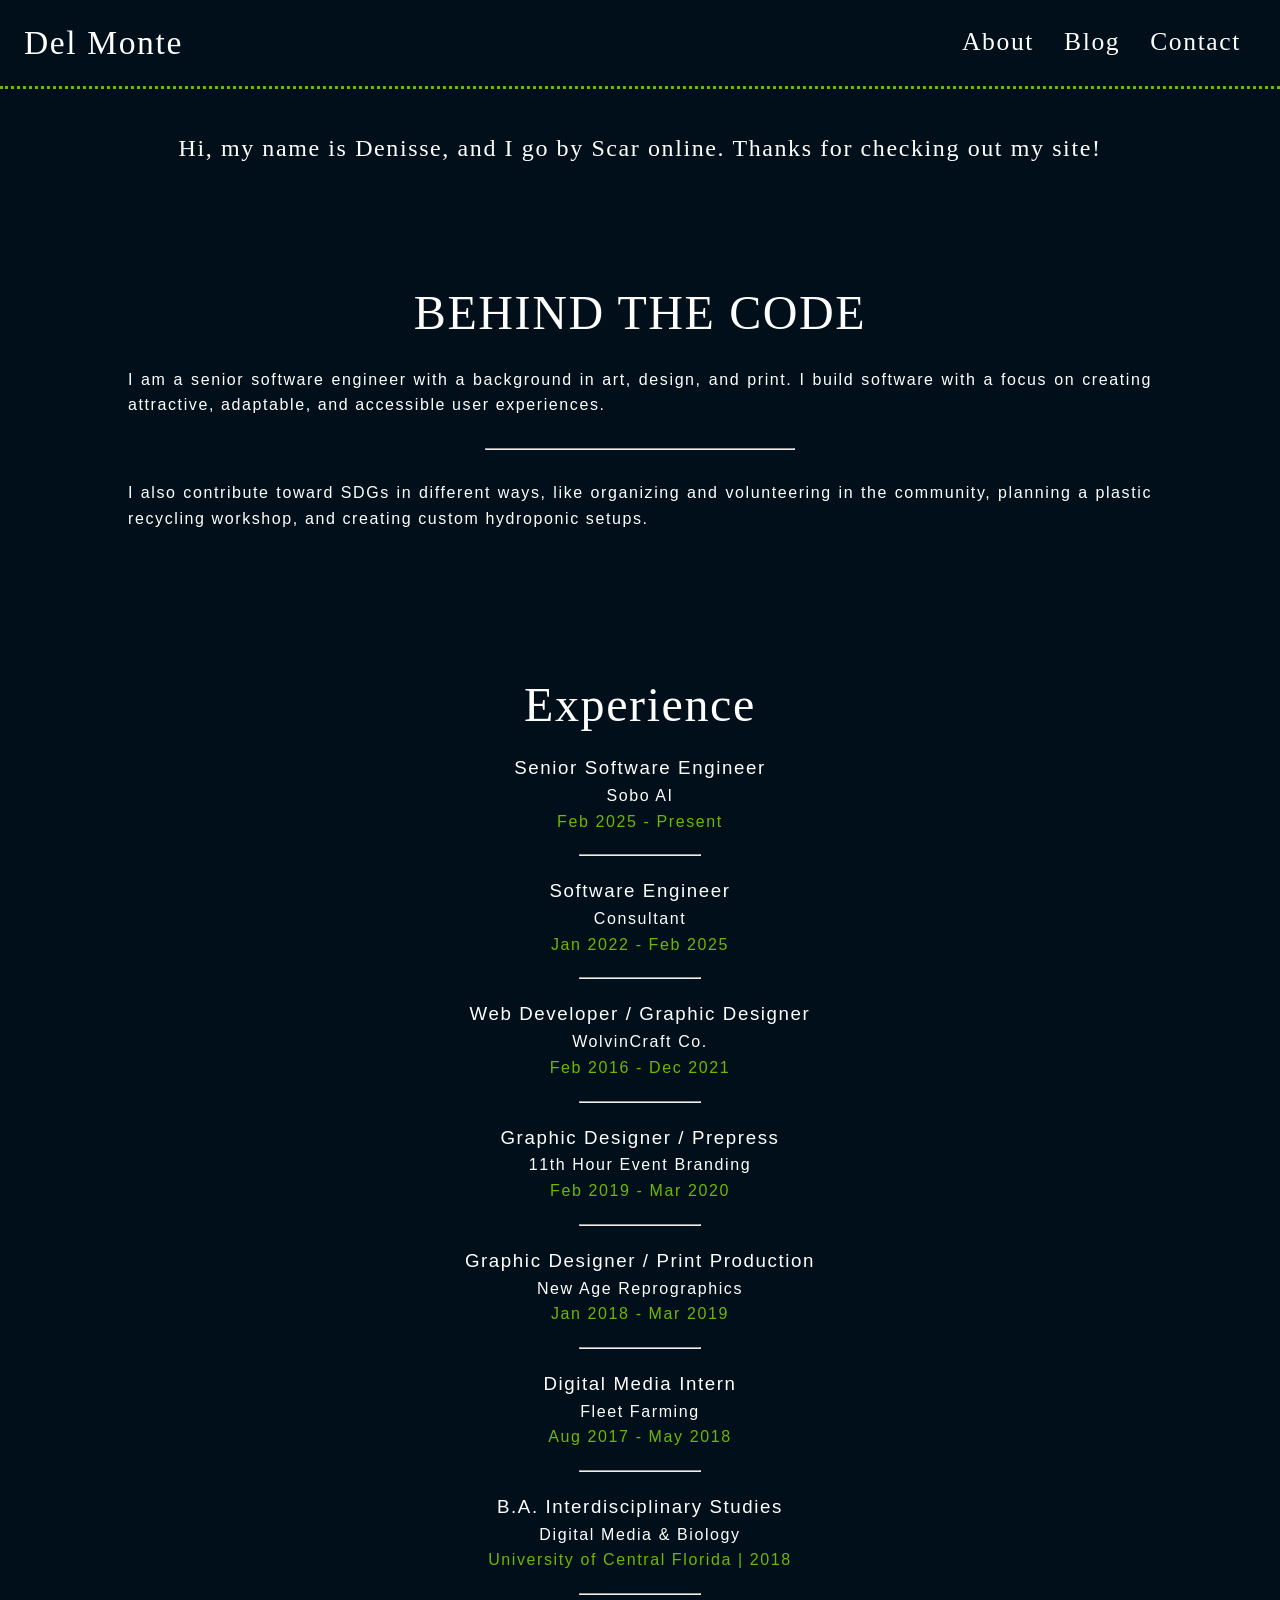
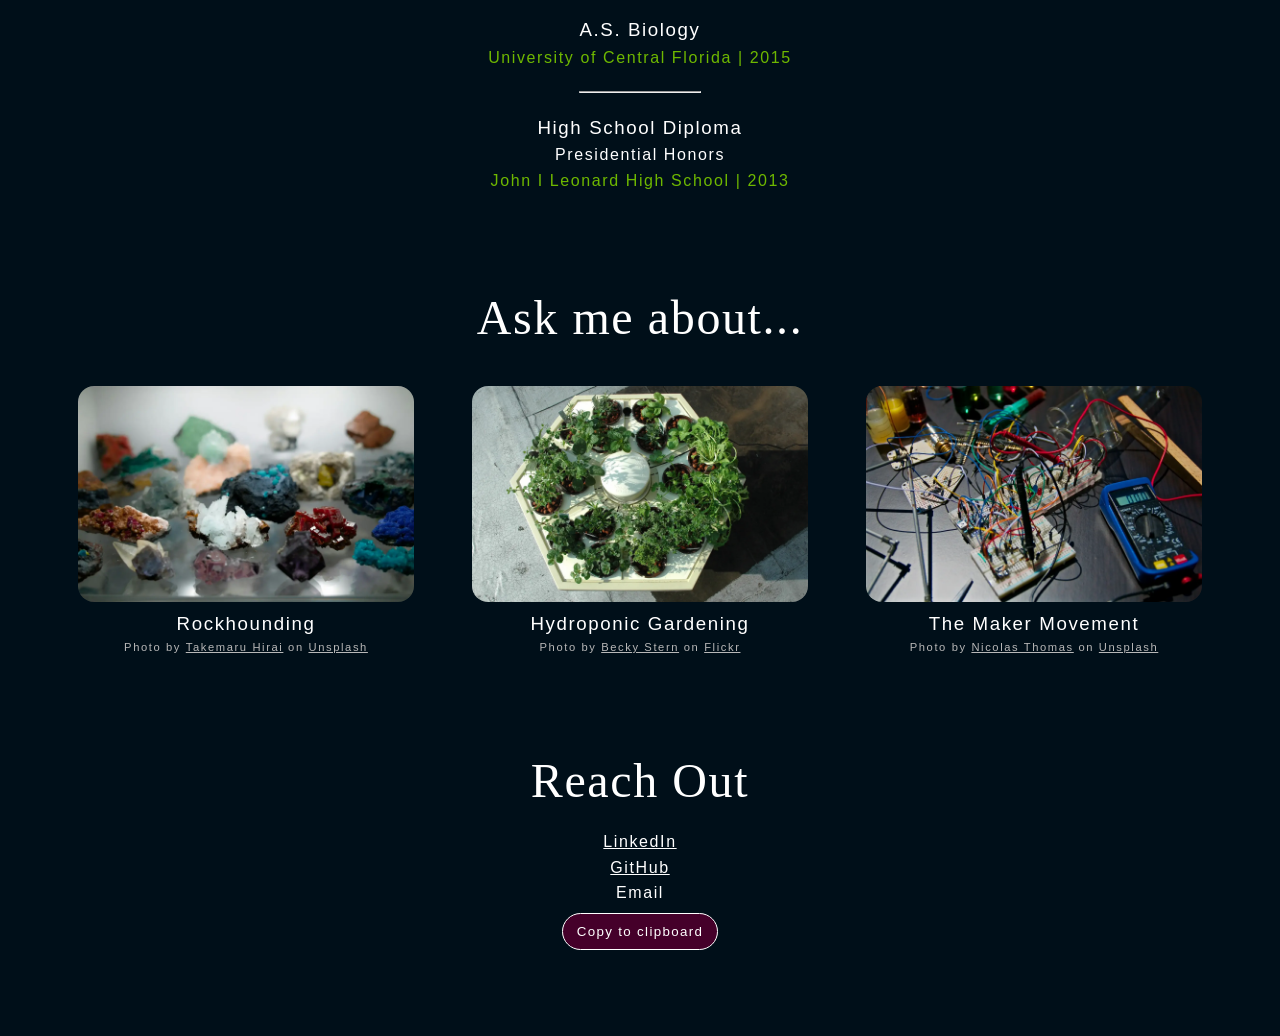
==== commit 57ee6a11: "feat(blog): WRITE Access for NTFS Drives on Mac" ====
--- a/index.html
+++ b/index.html
@@ -45,9 +45,7 @@
             <a href="./index.html" class="nav-logo">Del Monte</a>
             <ul class="nav-menu">
                 <li class="nav-item"><a href="#about" class="nav-link">About</a></li>
-                <!-- <hr> -->
-                <li class="nav-item"><a href="#projects" class="nav-link">Projects</a></li>
-                <!-- <hr> -->
+                <li class="nav-item"><a href="blog.html" class="nav-link">Blog</a></li>
                 <li class="nav-item"><a href="#contact" class="nav-link">Contact</a></li>
             </ul>
             <!-- hamburger menu -->
@@ -60,10 +58,10 @@
     </header>
 
     <section id="intro">
-        <h1>Hi, I'm Denisse Del Monte. Thanks for checking out my portfolio!</h1>
-    </section>
-
-    <section id="projects">
+        <h1>Hi, my name is Denisse, and I go by Scar online. Thanks for checking out my site!</h1>
+    </section>
+
+    <!-- <section id="projects">
         <h2>Projects</h2>
         <div class="projectWrap"><div class="project">
             <div class="img-container"><a href="https://wo1vin.github.io/BethelArtStudio/" target="_blank">
@@ -114,30 +112,38 @@
         </div>
 
         </div>
-    </section>
+    </section> -->
 
     <section id="about">
         <div class="overlay"></div>
         <h2>BEHIND THE CODE</h2>
-        <p>Hi! I'm Denisse Del Monte, and I go by "Scar." I am a ​software engineer with a background in art, ​design, and print. I build software with a focus on creating attractive, ​adaptable, and accessible user experiences.</p>
-        <hr>
-        <p>Aside from programming and art, I love to attend live shows, learn new languages, and have adventures in nature, like camping, observing wildlife, and stargazing.</p>
-        <span><a  id="photoCreds" href="https://unsplash.com/@olenkasergienko" target="_blank">Photograph by Olena Bohovyk</a></span>
+        <p>I am a senior ​software engineer with a background in art, ​design, and print. I build software with a focus on creating attractive, ​adaptable, and accessible user experiences.</p>
+        <hr>
+        <p>I also contribute toward SDGs in different ways, like organizing and volunteering in the community, planning a plastic recycling workshop, and creating custom hydroponic setups.</p>
+        <!-- <span><a  id="photoCreds" href="https://unsplash.com/@olenkasergienko" target="_blank">Photograph by Olena Bohovyk</a></span> -->
+        <!-- <span><a  id="photoCreds" href="https://unsplash.com/@mertgulmus" target="_blank">Photograph by Mert Gulmus</a></span> -->
+      
     </section>
 
     
     <section id="experience">
         <h2>Experience</h2>
         <div class="exp">
-            <h3>Frontend Software Engineer</h3>
-            <h4>100Devs Agency</h4>
-            <p>Jan 2022 - Present</p>
+            <h3>Senior Software Engineer</h3>
+            <h4>Sobo AI</h4>
+            <p>Feb 2025 - Present</p>
+        </div>
+        <hr>
+        <div class="exp">
+            <h3>Software Engineer</h3>
+            <h4>Consultant</h4>
+            <p>Jan 2022 - Feb 2025</p>
         </div>
         <hr>
         <div class="exp">
             <h3>Web Developer / Graphic Designer</h3>
-            <h4>WolvinCraft Co. - Freelance</h4>
-            <p>Feb 2016 - Present</p>
+            <h4>WolvinCraft Co.</h4>
+            <p>Feb 2016 - Dec 2021</p>
         </div>
         <hr>
         <div class="exp">
@@ -225,7 +231,6 @@
             <li>Email
                 <div class="btnWrap">
                     <button id="clipboard">Copy to clipboard</button>
-                    <button><a href="mailto:delmonted@proton.me">Open mail client</a></button>
                 </div>
             </li>
         </ul>
--- a/style.css
+++ b/style.css
@@ -164,10 +164,17 @@
 }
 #about{
     padding: 80px 40px;
-    background-image: 
-        linear-gradient(180deg, var(--midnight) 0%, rgba(255,255,255,0) 10%, rgba(255,255,255,0) 90%, var(--midnight) 100%),
-        url(./assets/olena-bohovyk.webp);
-    background-blend-mode: normal;
+    /* background-image: 
+        linear-gradient(180deg, var(--midnight) 0%, rgba(255,255,255,0) 10%, rgba(255,255,255,0) 90%, var(--midnight) 100%);
+    background-blend-mode: normal; */
+}
+#blog pre, #blog p, #blog h2, #blog h3{
+    text-align: left;
+}
+#blog h3{
+    font-family: "Cormorant Garamond", serif;
+    color: var(--green);
+    margin-top: 1em;
 }
 #about p{
     text-align: justify;
@@ -249,10 +256,9 @@
     #about{
         padding: 80px;
       
-        background-image: 
-            linear-gradient(180deg, var(--midnight) 0%, rgba(0, 18, 35, 0.497)  10%, rgba(0, 0, 0, 0.53) 90%, var(--midnight) 100%),
-            url(./assets/nathan-anderson.webp);
-        background-blend-mode: normal;
+        /* background-image: 
+            linear-gradient(180deg, var(--midnight) 0%, rgba(0, 18, 35, 0.497)  10%, rgba(0, 0, 0, 0.53) 90%, var(--midnight) 100%);
+        background-blend-mode: normal; */
     }
 }
 @media (min-width: 768px) {
@@ -302,11 +308,11 @@
         width: 800px;
         margin: 3em auto;
     }
-    #about{
+    /* #about{
         background-image: 
             linear-gradient(180deg, var(--midnight) 0%, rgba(0, 18, 35, 0.497)  10%, rgba(0, 0, 0, 0.53) 90%, var(--midnight) 100%),
             url(./assets/nathan-anderson-large.webp);
-    }
+    } */
 }
 @media only screen and (max-width: 768px) {
     .nav-menu {
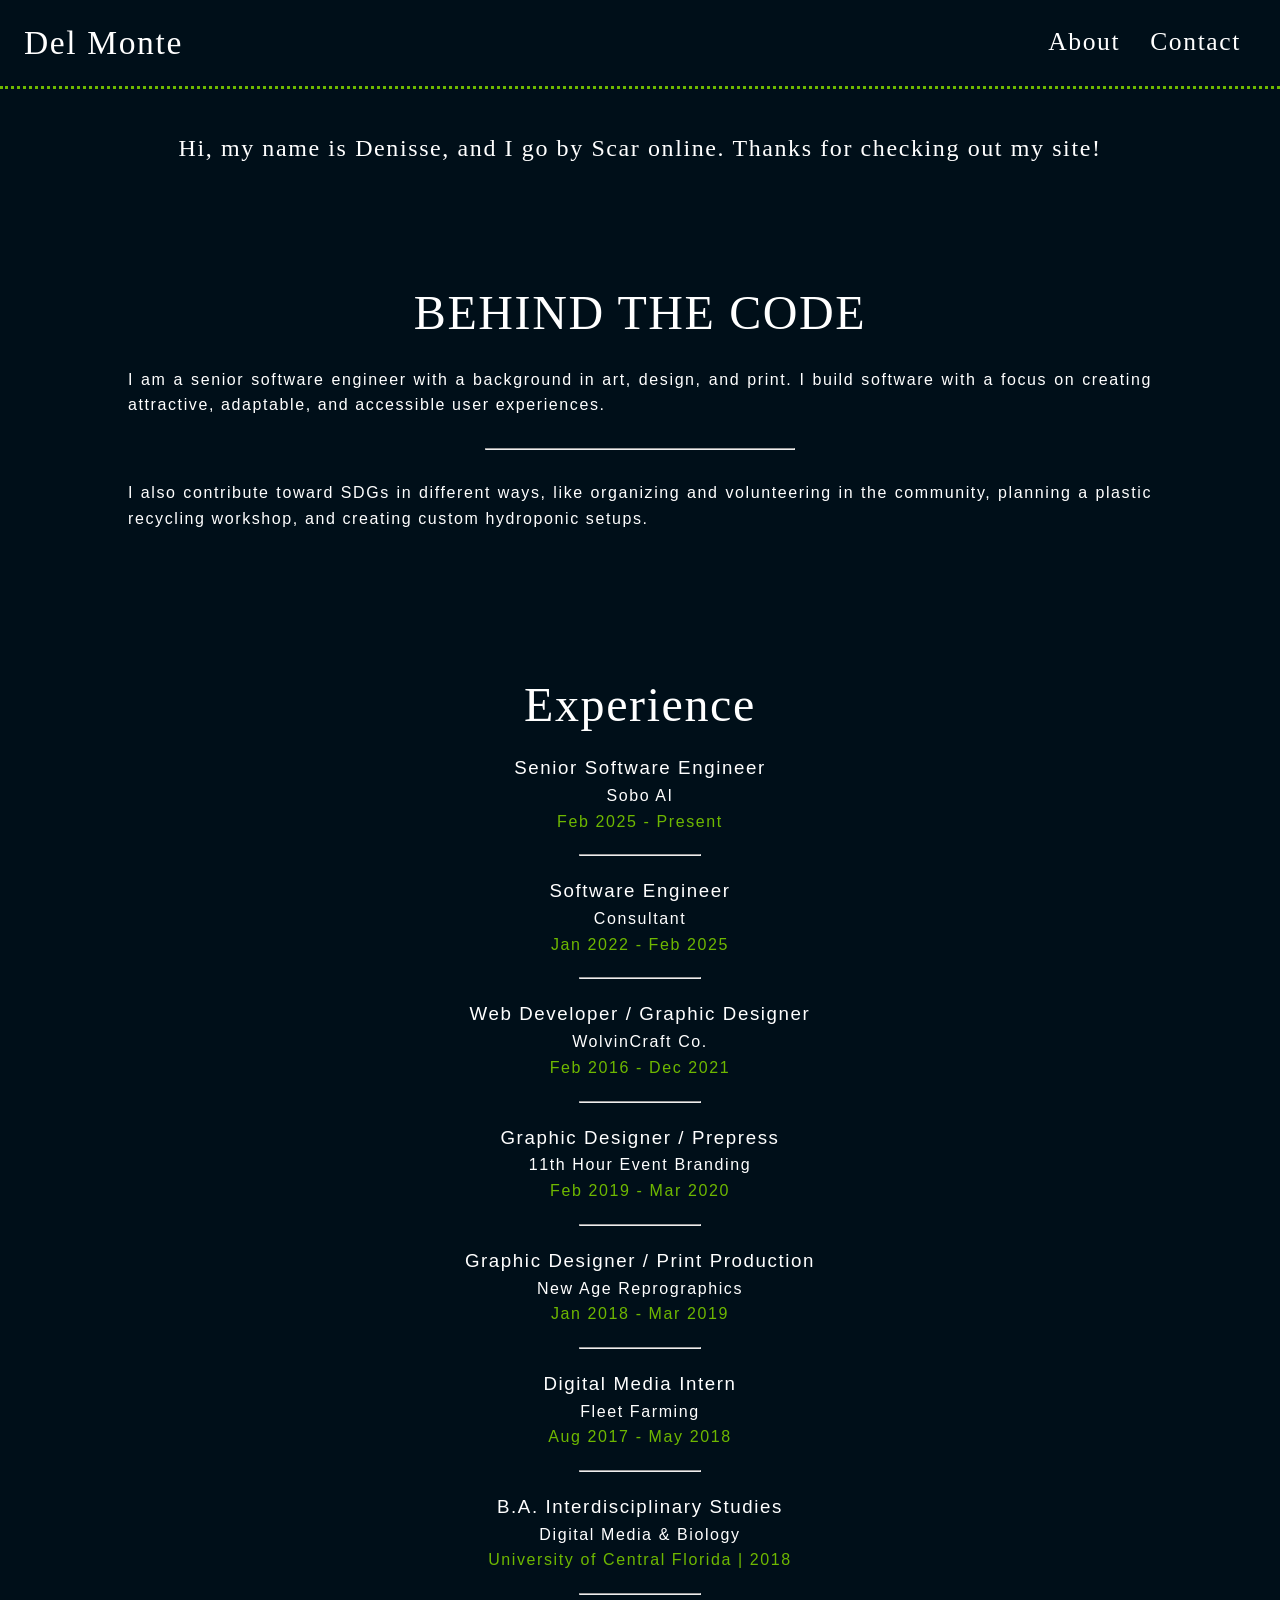
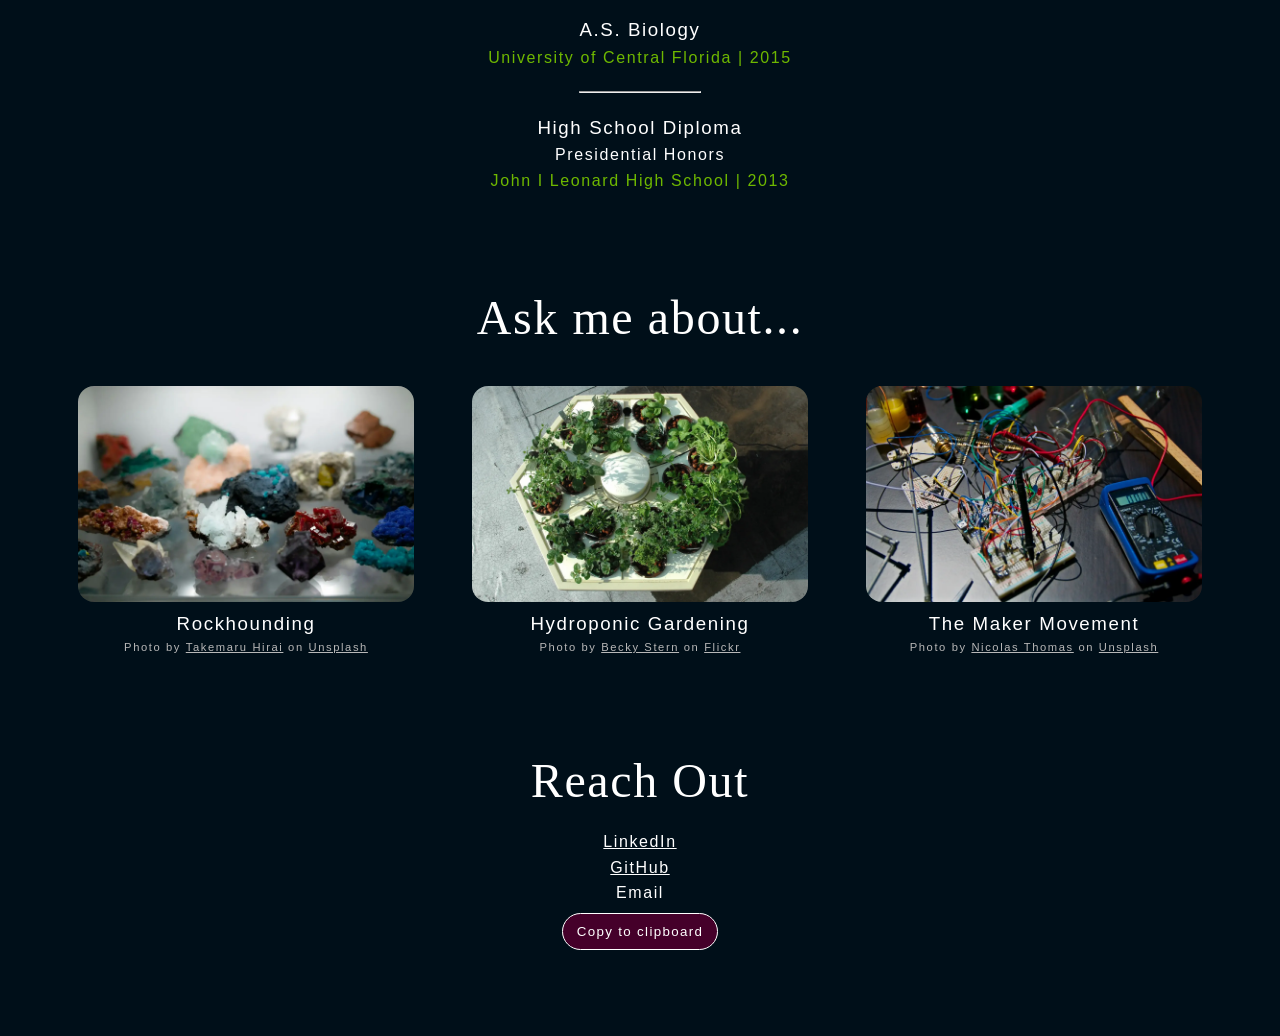
==== commit 2490ad4f: "updated experience and about" ====
--- a/index.html
+++ b/index.html
@@ -45,7 +45,9 @@
             <a href="./index.html" class="nav-logo">Del Monte</a>
             <ul class="nav-menu">
                 <li class="nav-item"><a href="#about" class="nav-link">About</a></li>
-                <li class="nav-item"><a href="blog.html" class="nav-link">Blog</a></li>
+                <!-- <hr> -->
+                <!-- <li class="nav-item"><a href="#projects" class="nav-link">Projects</a></li> -->
+                <!-- <hr> -->
                 <li class="nav-item"><a href="#contact" class="nav-link">Contact</a></li>
             </ul>
             <!-- hamburger menu -->
--- a/style.css
+++ b/style.css
@@ -167,14 +167,6 @@
     /* background-image: 
         linear-gradient(180deg, var(--midnight) 0%, rgba(255,255,255,0) 10%, rgba(255,255,255,0) 90%, var(--midnight) 100%);
     background-blend-mode: normal; */
-}
-#blog pre, #blog p, #blog h2, #blog h3{
-    text-align: left;
-}
-#blog h3{
-    font-family: "Cormorant Garamond", serif;
-    color: var(--green);
-    margin-top: 1em;
 }
 #about p{
     text-align: justify;
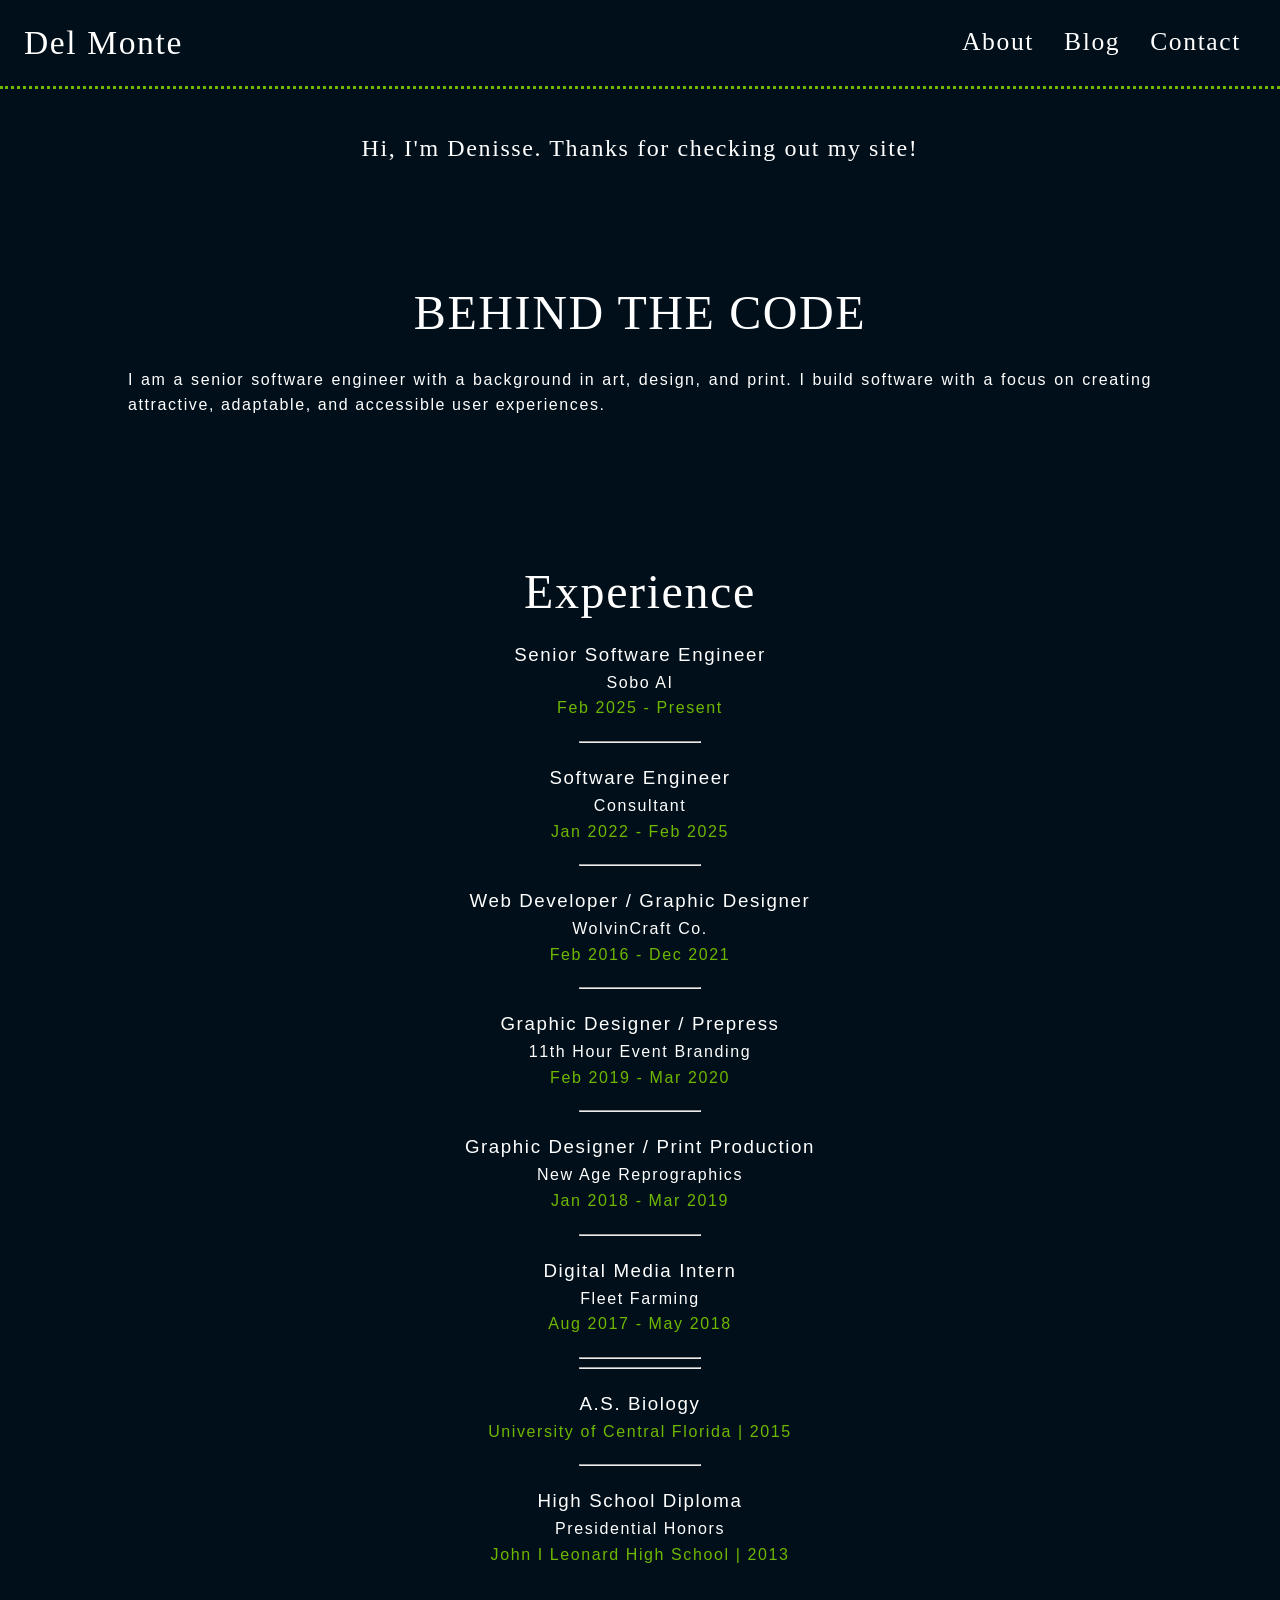
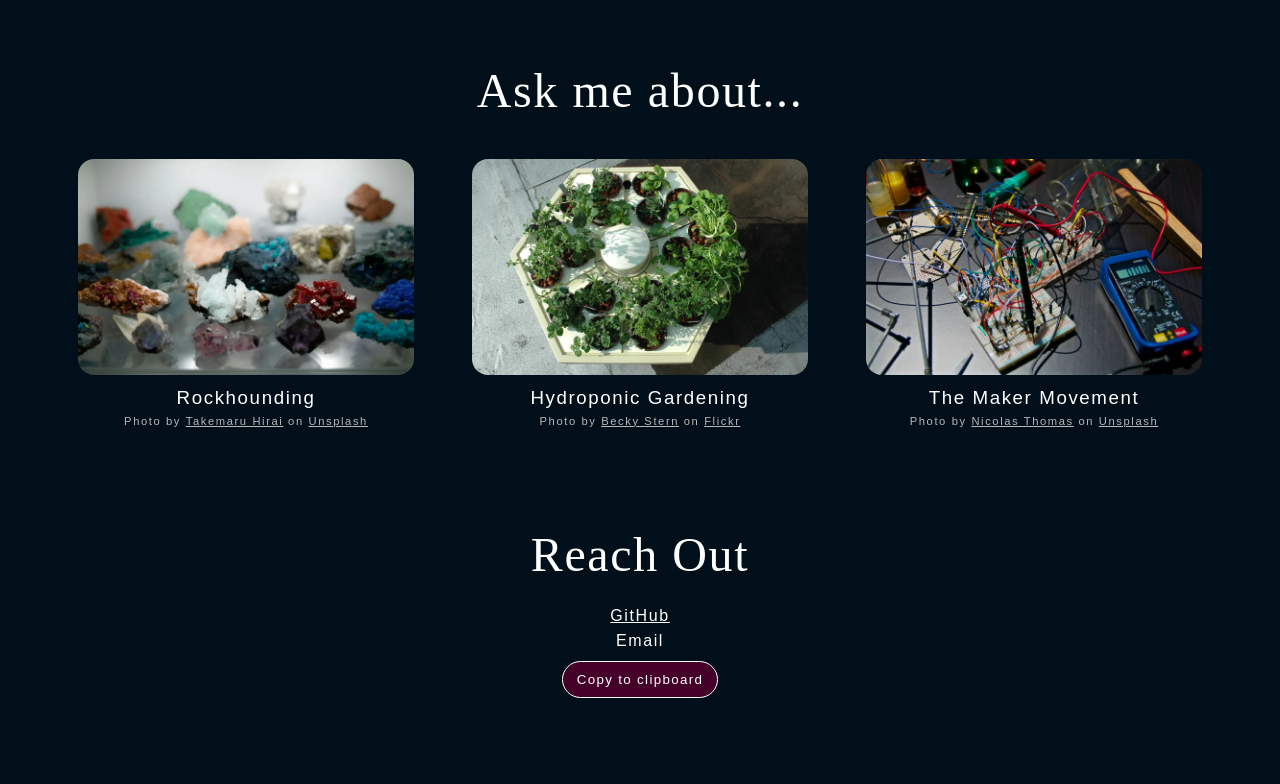
==== commit c43a8fdd: "update" ====
--- a/index.html
+++ b/index.html
@@ -45,9 +45,7 @@
             <a href="./index.html" class="nav-logo">Del Monte</a>
             <ul class="nav-menu">
                 <li class="nav-item"><a href="#about" class="nav-link">About</a></li>
-                <!-- <hr> -->
-                <!-- <li class="nav-item"><a href="#projects" class="nav-link">Projects</a></li> -->
-                <!-- <hr> -->
+                <li class="nav-item"><a href="blog.html" class="nav-link">Blog</a></li>
                 <li class="nav-item"><a href="#contact" class="nav-link">Contact</a></li>
             </ul>
             <!-- hamburger menu -->
@@ -60,7 +58,7 @@
     </header>
 
     <section id="intro">
-        <h1>Hi, my name is Denisse, and I go by Scar online. Thanks for checking out my site!</h1>
+        <h1>Hi, I'm Denisse. Thanks for checking out my site!</h1>
     </section>
 
     <!-- <section id="projects">
@@ -120,8 +118,8 @@
         <div class="overlay"></div>
         <h2>BEHIND THE CODE</h2>
         <p>I am a senior ​software engineer with a background in art, ​design, and print. I build software with a focus on creating attractive, ​adaptable, and accessible user experiences.</p>
-        <hr>
-        <p>I also contribute toward SDGs in different ways, like organizing and volunteering in the community, planning a plastic recycling workshop, and creating custom hydroponic setups.</p>
+        <!-- <hr>
+        <p>I also contribute toward SDGs in different ways, like organizing and volunteering in the community, planning a plastic recycling workshop, and creating custom hydroponic setups.</p> -->
         <!-- <span><a  id="photoCreds" href="https://unsplash.com/@olenkasergienko" target="_blank">Photograph by Olena Bohovyk</a></span> -->
         <!-- <span><a  id="photoCreds" href="https://unsplash.com/@mertgulmus" target="_blank">Photograph by Mert Gulmus</a></span> -->
       
@@ -166,11 +164,11 @@
             <p>Aug 2017 - May 2018</p>
         </div>
         <hr>
-        <div class="exp">
+        <!-- <div class="exp">
             <h3>B.A. Interdisciplinary Studies</h3>
             <h4>Digital Media & Biology</h4>
             <p>University of Central Florida | 2018</p>
-        </div>
+        </div> -->
         <hr>
         <div class="exp">
             <h3>A.S. Biology</h3>
@@ -228,7 +226,7 @@
     <section id="contact">
         <h2>Reach Out</h2>
         <ul>
-            <li><a href="https://www.linkedin.com/in/wo1vin/" target="_blank">LinkedIn</a></li>
+            <!-- <li><a href="https://www.linkedin.com/in/wo1vin/" target="_blank">LinkedIn</a></li> -->
             <li><a href="https://github.com/Wo1vin" target="_blank">GitHub</a></li>
             <li>Email
                 <div class="btnWrap">
